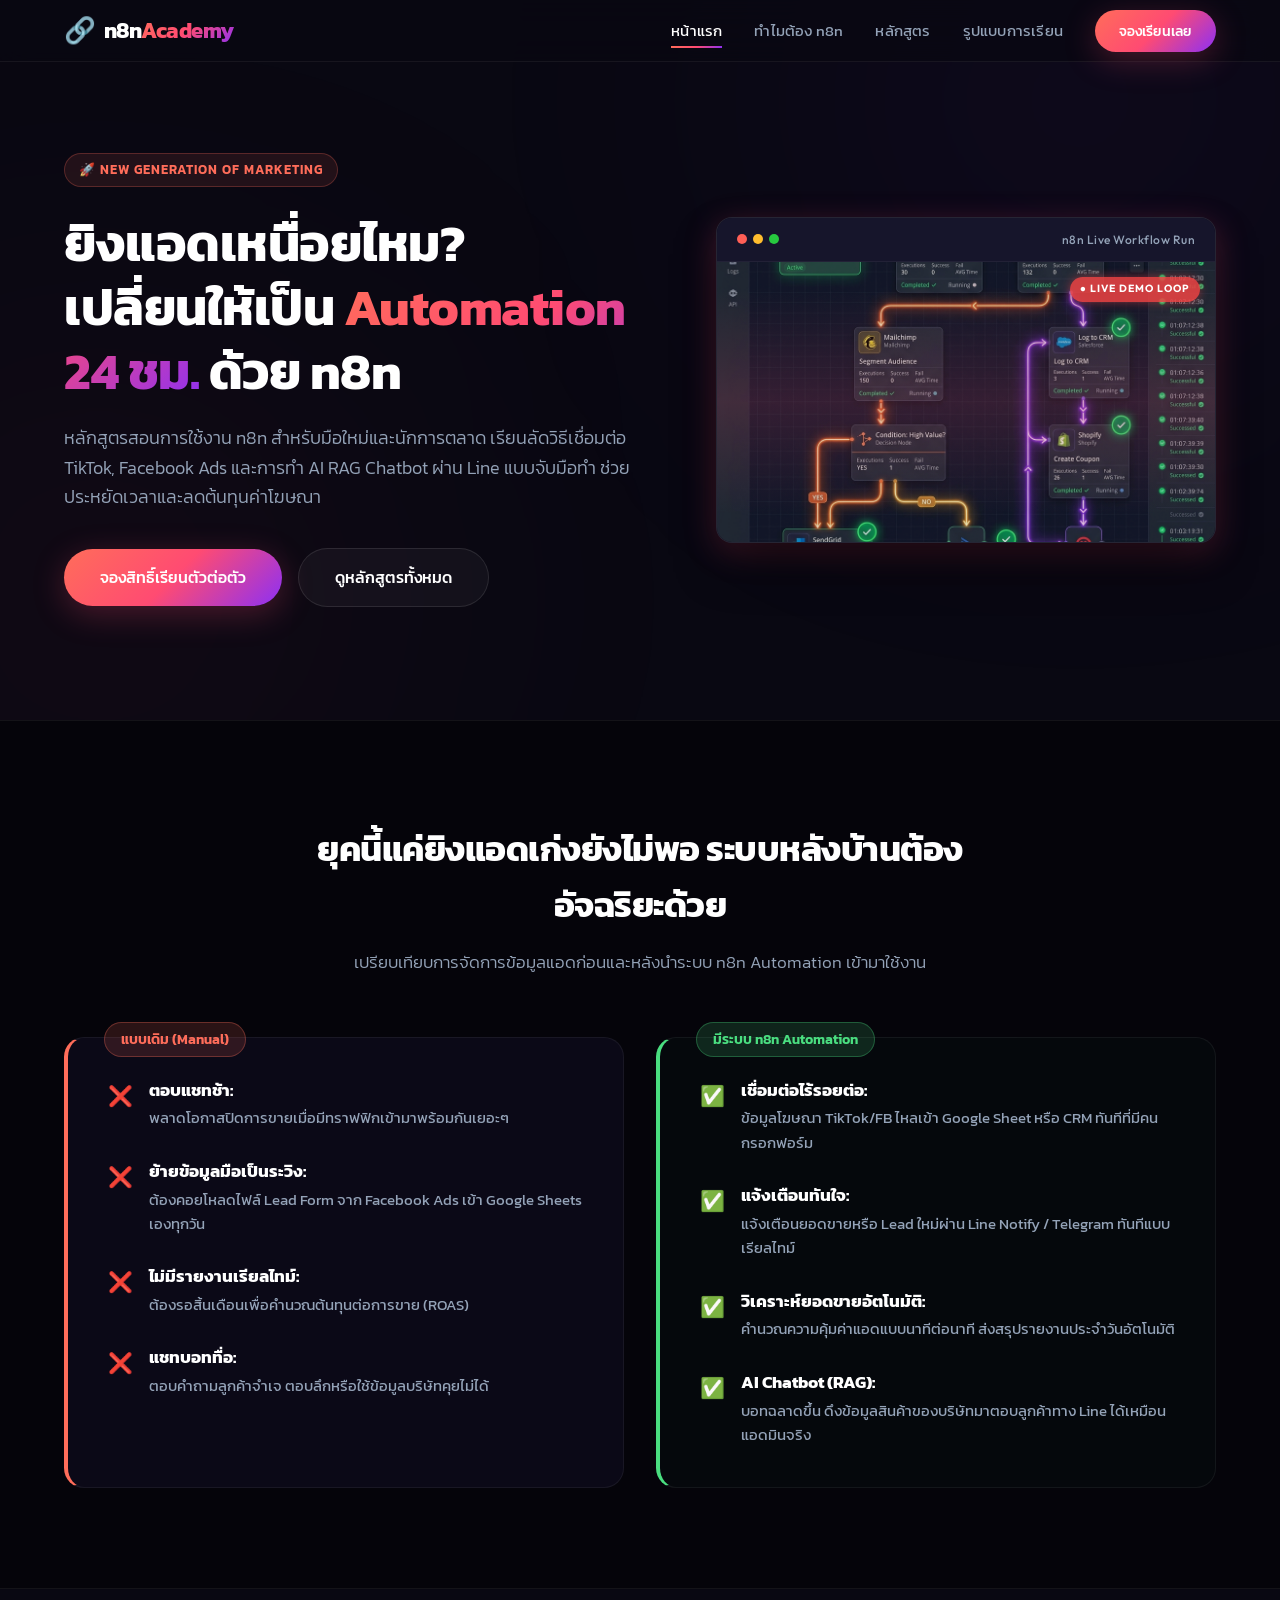
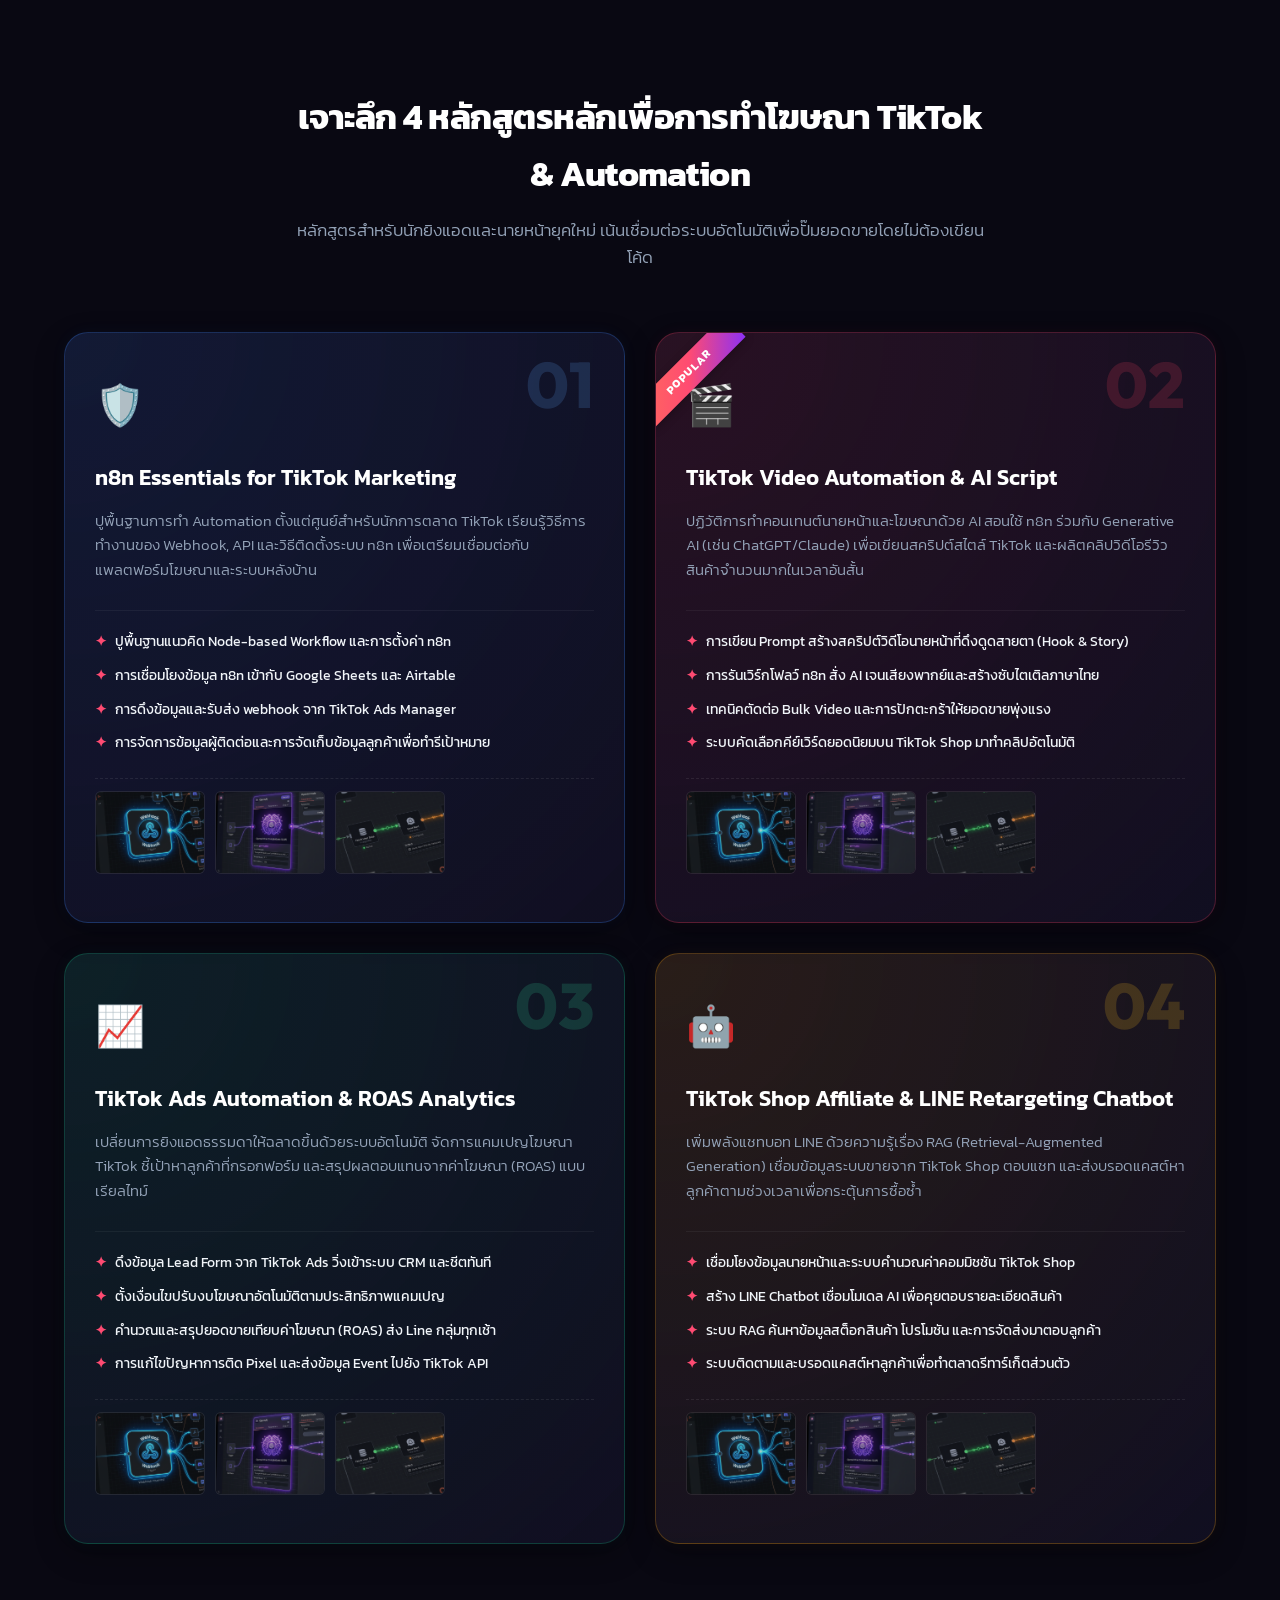
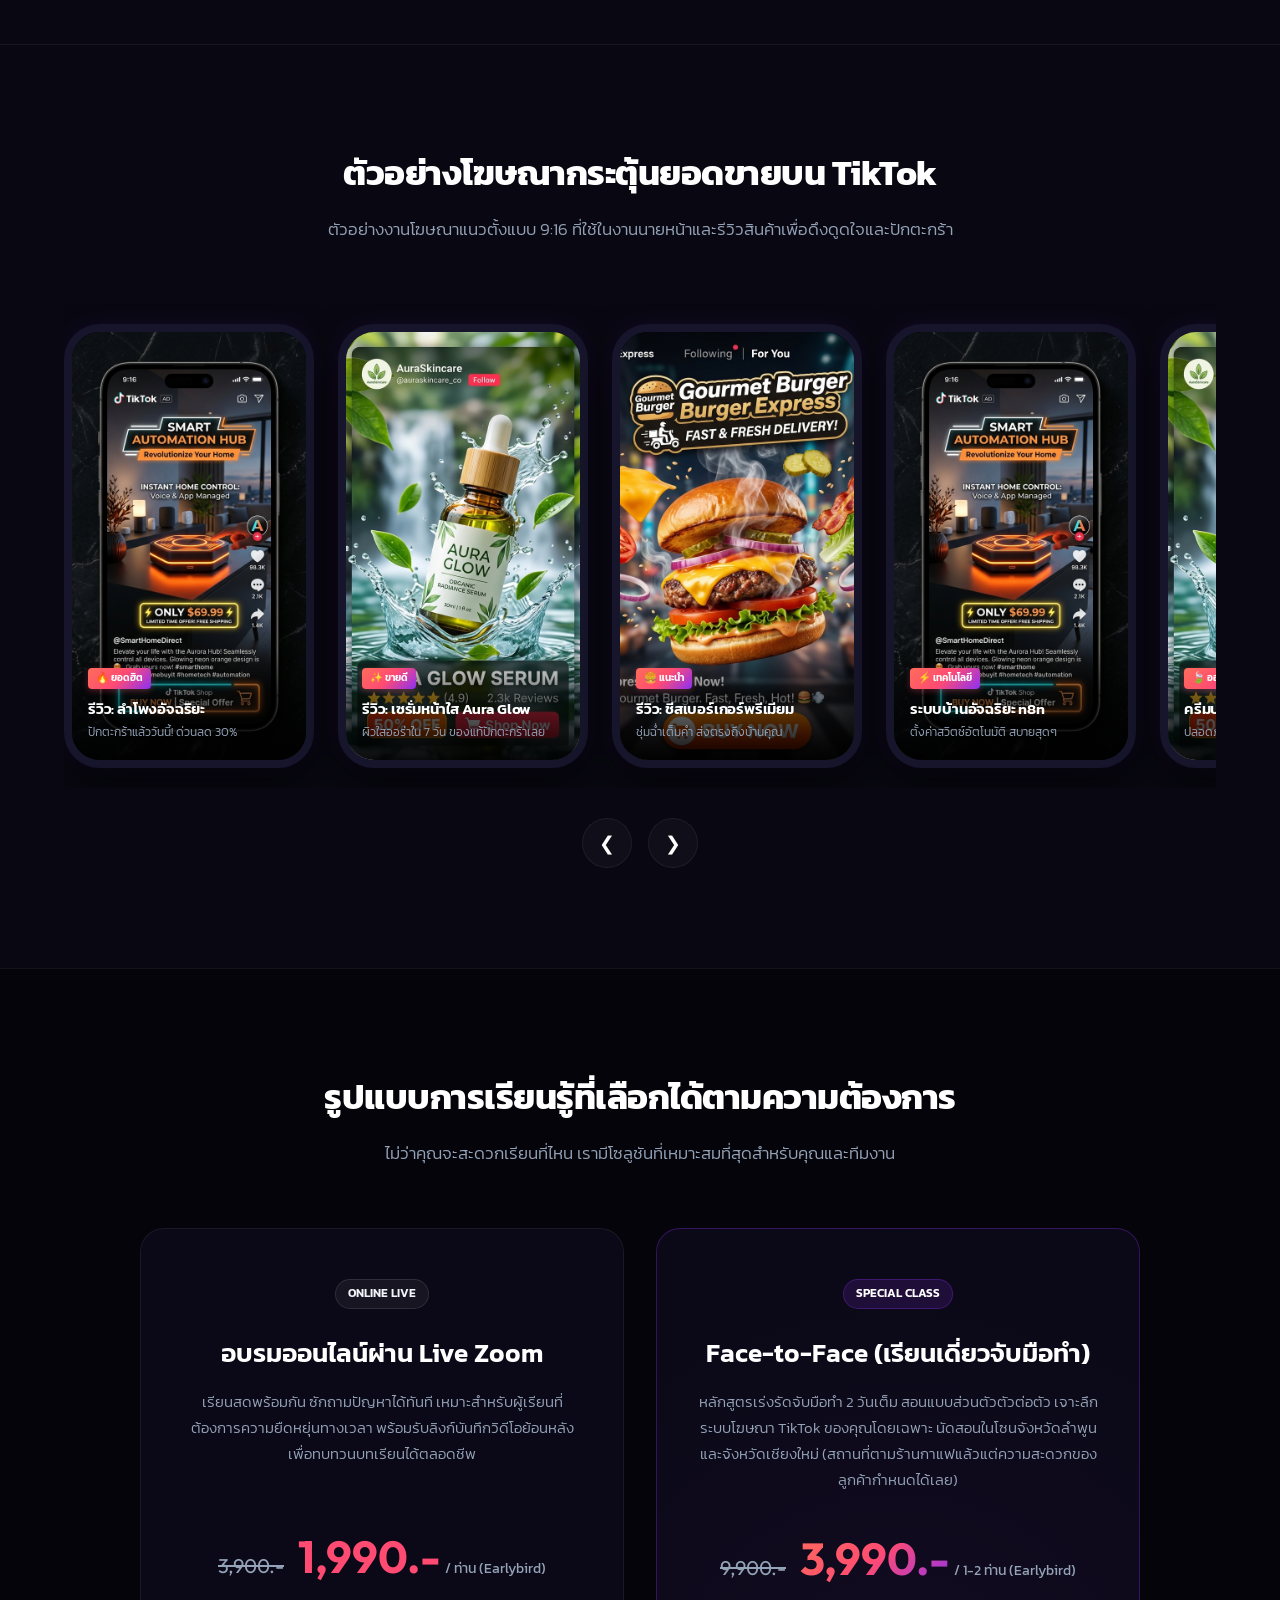
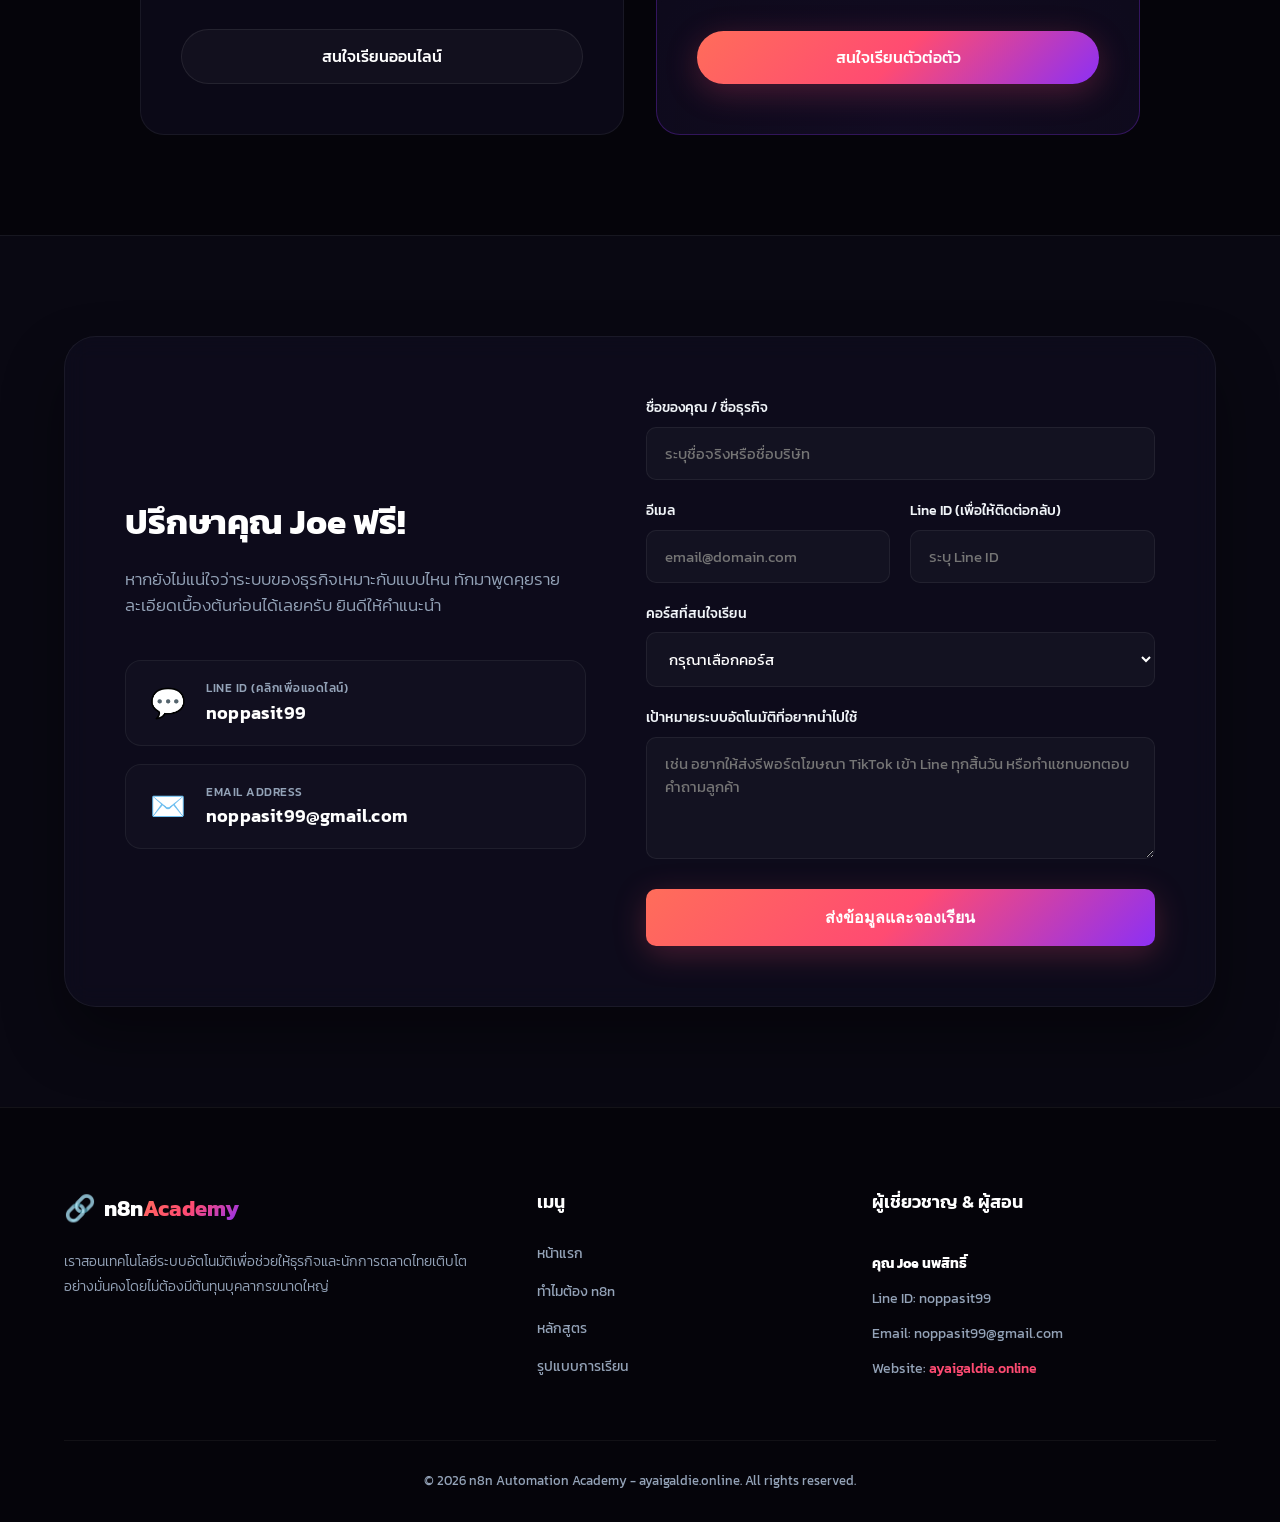
==== index.html @ 113322a5 "Initial commit of n8n training website with TikTok Ads focus and Line QR code tooltip" ====
<!DOCTYPE html>
<html lang="th">
<head>
    <meta charset="UTF-8">
    <meta name="viewport" content="width=device-width, initial-scale=1.0">
    <title>n8n Automation Academy - เปลี่ยนการยิงแอดธรรมดาให้เป็นระบบอัตโนมัติ</title>
    <meta name="description" content="หลักสูตรเรียนลัดสอนการใช้งาน n8n Workflow Automation สำหรับมือใหม่และนักการตลาด เรียนรู้การทำ Ads Automation บน Facebook, TikTok และการสร้าง AI RAG Chatbot เชื่อมต่อกับ Line">
    
    <!-- Google Fonts: Outfit & Kanit -->
    <link rel="preconnect" href="https://fonts.googleapis.com">
    <link rel="preconnect" href="https://fonts.gstatic.com" crossorigin>
    <link href="https://fonts.googleapis.com/css2?family=Kanit:wght@200;300;400;500;600;700&family=Outfit:wght@300;400;500;600;700;800&display=swap" rel="stylesheet">
    
    <link rel="stylesheet" href="style.css">
</head>
<body>
    <!-- Navbar -->
    <nav class="navbar" id="main-nav">
        <div class="nav-container">
            <a href="#hero" class="nav-logo">
                <span class="logo-icon">🔗</span>
                <span class="logo-text">n8n<span>Academy</span></span>
            </a>
            <div class="nav-toggle" id="nav-toggle-btn">
                <span></span>
                <span></span>
                <span></span>
            </div>
            <ul class="nav-menu" id="nav-menu-list">
                <li><a href="#hero" class="nav-link active">หน้าแรก</a></li>
                <li><a href="#pain-points" class="nav-link">ทำไมต้อง n8n</a></li>
                <li><a href="#modules" class="nav-link">หลักสูตร</a></li>
                <li><a href="#formats" class="nav-link">รูปแบบการเรียน</a></li>
                <li><a href="#contact" class="nav-btn">จองเรียนเลย</a></li>
            </ul>
        </div>
    </nav>

    <!-- Hero Section -->
    <section class="hero-section" id="hero">
        <div class="hero-glow-1"></div>
        <div class="hero-glow-2"></div>
        <div class="hero-container">
            <div class="hero-content">
                <div class="badge">🚀 NEW GENERATION OF MARKETING</div>
                <h1 class="hero-title">
                    ยิงแอดเหนื่อยไหม?<br>
                    เปลี่ยนให้เป็น <span class="gradient-text">Automation 24 ชม.</span> ด้วย n8n
                </h1>
                <p class="hero-subtitle">
                    หลักสูตรสอนการใช้งาน n8n สำหรับมือใหม่และนักการตลาด เรียนลัดวิธีเชื่อมต่อ TikTok, Facebook Ads และการทำ AI RAG Chatbot ผ่าน Line แบบจับมือทำ ช่วยประหยัดเวลาและลดต้นทุนค่าโฆษณา
                </p>
                <div class="hero-actions">
                    <a href="#contact" class="primary-btn" id="hero-cta-booking">จองสิทธิ์เรียนตัวต่อตัว</a>
                    <a href="#modules" class="secondary-btn" id="hero-cta-modules">ดูหลักสูตรทั้งหมด</a>
                </div>
            </div>
            <div class="hero-visual">
                <!-- Video Mockup Frame with n8n Looping Visualization -->
                <div class="video-mockup-container">
                    <div class="mockup-header">
                        <div class="mockup-dots">
                            <span class="dot-red"></span>
                            <span class="dot-yellow"></span>
                            <span class="dot-green"></span>
                        </div>
                        <div class="mockup-title">n8n Live Workflow Run</div>
                    </div>
                    <div class="mockup-body">
                        <img src="n8n_workflow_demo.png" alt="n8n Automation Run" class="mockup-img">
                        <div class="video-overlay-scan"></div>
                        <div class="play-badge">● LIVE DEMO LOOP</div>
                    </div>
                </div>
            </div>
        </div>
    </section>

    <!-- Pain Points Section -->
    <section class="pain-points-section" id="pain-points">
        <div class="section-container">
            <div class="section-header">
                <h2 class="section-title">ยุคนี้แค่ยิงแอดเก่งยังไม่พอ ระบบหลังบ้านต้องอัจฉริยะด้วย</h2>
                <p class="section-desc">เปรียบเทียบการจัดการข้อมูลแอดก่อนและหลังนำระบบ n8n Automation เข้ามาใช้งาน</p>
            </div>
            <div class="comparison-grid">
                <div class="comparison-card card-before">
                    <div class="card-badge badge-red">แบบเดิม (Manual)</div>
                    <ul class="comparison-list">
                        <li>
                            <span class="list-icon">❌</span>
                            <div class="list-text">
                                <strong>ตอบแชทช้า:</strong> พลาดโอกาสปิดการขายเมื่อมีทราฟฟิกเข้ามาพร้อมกันเยอะๆ
                            </div>
                        </li>
                        <li>
                            <span class="list-icon">❌</span>
                            <div class="list-text">
                                <strong>ย้ายข้อมูลมือเป็นระวิง:</strong> ต้องคอยโหลดไฟล์ Lead Form จาก Facebook Ads เข้า Google Sheets เองทุกวัน
                            </div>
                        </li>
                        <li>
                            <span class="list-icon">❌</span>
                            <div class="list-text">
                                <strong>ไม่มีรายงานเรียลไทม์:</strong> ต้องรอสิ้นเดือนเพื่อคำนวณต้นทุนต่อการขาย (ROAS)
                            </div>
                        </li>
                        <li>
                            <span class="list-icon">❌</span>
                            <div class="list-text">
                                <strong>แชทบอททื่อ:</strong> ตอบคำถามลูกค้าจำเจ ตอบลึกหรือใช้ข้อมูลบริษัทคุยไม่ได้
                            </div>
                        </li>
                    </ul>
                </div>
                
                <div class="comparison-card card-after">
                    <div class="card-badge badge-green">มีระบบ n8n Automation</div>
                    <ul class="comparison-list">
                        <li>
                            <span class="list-icon">✅</span>
                            <div class="list-text">
                                <strong>เชื่อมต่อไร้รอยต่อ:</strong> ข้อมูลโฆษณา TikTok/FB ไหลเข้า Google Sheet หรือ CRM ทันทีที่มีคนกรอกฟอร์ม
                            </div>
                        </li>
                        <li>
                            <span class="list-icon">✅</span>
                            <div class="list-text">
                                <strong>แจ้งเตือนทันใจ:</strong> แจ้งเตือนยอดขายหรือ Lead ใหม่ผ่าน Line Notify / Telegram ทันทีแบบเรียลไทม์
                            </div>
                        </li>
                        <li>
                            <span class="list-icon">✅</span>
                            <div class="list-text">
                                <strong>วิเคราะห์ยอดขายอัตโนมัติ:</strong> คำนวณความคุ้มค่าแอดแบบนาทีต่อนาที ส่งสรุปรายงานประจำวันอัตโนมัติ
                            </div>
                        </li>
                        <li>
                            <span class="list-icon">✅</span>
                            <div class="list-text">
                                <strong>AI Chatbot (RAG):</strong> บอทฉลาดขึ้น ดึงข้อมูลสินค้าของบริษัทมาตอบลูกค้าทาง Line ได้เหมือนแอดมินจริง
                            </div>
                        </li>
                    </ul>
                </div>
            </div>
        </div>
    </section>

    <!-- Course Modules Section -->
    <section class="modules-section" id="modules">
        <div class="section-container">
            <div class="section-header">
                <h2 class="section-title">เจาะลึก 4 หลักสูตรหลักเพื่อการทำโฆษณา TikTok & Automation</h2>
                <p class="section-desc">หลักสูตรสำหรับนักยิงแอดและนายหน้ายุคใหม่ เน้นเชื่อมต่อระบบอัตโนมัติเพื่อปั๊มยอดขายโดยไม่ต้องเขียนโค้ด</p>
            </div>
            
            <div class="modules-grid">
                <!-- Module 1 -->
                <div class="module-card card-blue">
                    <div class="module-number">01</div>
                    <div class="module-icon">🛡️</div>
                    <h3 class="module-title">n8n Essentials for TikTok Marketing</h3>
                    <p class="module-desc">ปูพื้นฐานการทำ Automation ตั้งแต่ศูนย์สำหรับนักการตลาด TikTok เรียนรู้วิธีการทำงานของ Webhook, API และวิธีติดตั้งระบบ n8n เพื่อเตรียมเชื่อมต่อกับแพลตฟอร์มโฆษณาและระบบหลังบ้าน</p>
                    <ul class="module-features">
                        <li>ปูพื้นฐานแนวคิด Node-based Workflow และการตั้งค่า n8n</li>
                        <li>การเชื่อมโยงข้อมูล n8n เข้ากับ Google Sheets และ Airtable</li>
                        <li>การดึงข้อมูลและรับส่ง webhook จาก TikTok Ads Manager</li>
                        <li>การจัดการข้อมูลผู้ติดต่อและการจัดเก็บข้อมูลลูกค้าเพื่อทำรีเป้าหมาย</li>
                    </ul>
                    <div class="workflow-gallery">
                        <div class="wf-img-container"><img src="wf_trigger.png" alt="TikTok Ad Webhook Trigger"></div>
                        <div class="wf-img-container"><img src="wf_ai.png" alt="Process Lead Info"></div>
                        <div class="wf-img-container"><img src="wf_output.png" alt="Save to Google Sheet"></div>
                    </div>
                </div>

                <!-- Module 2 -->
                <div class="module-card featured-card card-pink">
                    <div class="card-ribbon">POPULAR</div>
                    <div class="module-number">02</div>
                    <div class="module-icon">🎬</div>
                    <h3 class="module-title">TikTok Video Automation & AI Script</h3>
                    <p class="module-desc">ปฏิวัติการทำคอนเทนต์นายหน้าและโฆษณาด้วย AI สอนใช้ n8n ร่วมกับ Generative AI (เช่น ChatGPT/Claude) เพื่อเขียนสคริปต์สไตล์ TikTok และผลิตคลิปวิดีโอรีวิวสินค้าจำนวนมากในเวลาอันสั้น</p>
                    <ul class="module-features">
                        <li>การเขียน Prompt สร้างสคริปต์วิดีโอนายหน้าที่ดึงดูดสายตา (Hook & Story)</li>
                        <li>การรันเวิร์กโฟลว์ n8n สั่ง AI เจนเสียงพากย์และสร้างซับไตเติลภาษาไทย</li>
                        <li>เทคนิคตัดต่อ Bulk Video และการปักตะกร้าให้ยอดขายพุ่งแรง</li>
                        <li>ระบบคัดเลือกคีย์เวิร์ดยอดนิยมบน TikTok Shop มาทำคลิปอัตโนมัติ</li>
                    </ul>
                    <div class="workflow-gallery">
                        <div class="wf-img-container"><img src="wf_trigger.png" alt="Select High-Demand Product"></div>
                        <div class="wf-img-container"><img src="wf_ai.png" alt="AI Generated Review Script"></div>
                        <div class="wf-img-container"><img src="wf_output.png" alt="Bulk CapCut Auto Editing"></div>
                    </div>
                </div>

                <!-- Module 3 -->
                <div class="module-card card-green">
                    <div class="module-number">03</div>
                    <div class="module-icon">📈</div>
                    <h3 class="module-title">TikTok Ads Automation & ROAS Analytics</h3>
                    <p class="module-desc">เปลี่ยนการยิงแอดธรรมดาให้ฉลาดขึ้นด้วยระบบอัตโนมัติ จัดการแคมเปญโฆษณา TikTok ชี้เป้าหาลูกค้าที่กรอกฟอร์ม และสรุปผลตอบแทนจากค่าโฆษณา (ROAS) แบบเรียลไทม์</p>
                    <ul class="module-features">
                        <li>ดึงข้อมูล Lead Form จาก TikTok Ads วิ่งเข้าระบบ CRM และชีตทันที</li>
                        <li>ตั้งเงื่อนไขปรับงบโฆษณาอัตโนมัติตามประสิทธิภาพแคมเปญ</li>
                        <li>คำนวณและสรุปยอดขายเทียบค่าโฆษณา (ROAS) ส่ง Line กลุ่มทุกเช้า</li>
                        <li>การแก้ไขปัญหาการติด Pixel และส่งข้อมูล Event ไปยัง TikTok API</li>
                    </ul>
                    <div class="workflow-gallery">
                        <div class="wf-img-container"><img src="wf_trigger.png" alt="Lead Form Trigger"></div>
                        <div class="wf-img-container"><img src="wf_ai.png" alt="Auto Campaign Adjuster"></div>
                        <div class="wf-img-container"><img src="wf_output.png" alt="Send Line Summary Report"></div>
                    </div>
                </div>

                <!-- Module 4 -->
                <div class="module-card card-orange">
                    <div class="module-number">04</div>
                    <div class="module-icon">🤖</div>
                    <h3 class="module-title">TikTok Shop Affiliate & LINE Retargeting Chatbot</h3>
                    <p class="module-desc">เพิ่มพลังแชทบอท LINE ด้วยความรู้เรื่อง RAG (Retrieval-Augmented Generation) เชื่อมข้อมูลระบบขายจาก TikTok Shop ตอบแชท และส่งบรอดแคสต์หาลูกค้าตามช่วงเวลาเพื่อกระตุ้นการซื้อซ้ำ</p>
                    <ul class="module-features">
                        <li>เชื่อมโยงข้อมูลนายหน้าและระบบคำนวณค่าคอมมิชชัน TikTok Shop</li>
                        <li>สร้าง LINE Chatbot เชื่อมโมเดล AI เพื่อคุยตอบรายละเอียดสินค้า</li>
                        <li>ระบบ RAG ค้นหาข้อมูลสต็อกสินค้า โปรโมชัน และการจัดส่งมาตอบลูกค้า</li>
                        <li>ระบบติดตามและบรอดแคสต์หาลูกค้าเพื่อทำตลาดรีทาร์เก็ตส่วนตัว</li>
                    </ul>
                    <div class="workflow-gallery">
                        <div class="wf-img-container"><img src="wf_trigger.png" alt="Customer LINE Message"></div>
                        <div class="wf-img-container"><img src="wf_ai.png" alt="RAG Product Database Search"></div>
                        <div class="wf-img-container"><img src="wf_output.png" alt="Send Smart reply to customer"></div>
                    </div>
                </div>
            </div>
        </div>
    </section>    <!-- TikTok Ads Showcase Section -->
    <section class="showcase-section" id="showcase">
        <div class="section-container">
            <div class="section-header">
                <h2 class="section-title">ตัวอย่างโฆษณากระตุ้นยอดขายบน TikTok</h2>
                <p class="section-desc">ตัวอย่างงานโฆษณาแนวตั้งแบบ 9:16 ที่ใช้ในงานนายหน้าและรีวิวสินค้าเพื่อดึงดูดใจและปักตะกร้า</p>
            </div>
            
            <!-- Carousel container -->
            <div class="carousel-wrapper">
                <div class="carousel-track" id="carousel-track-list">
                    <!-- Ad 1 -->
                    <div class="carousel-item">
                        <div class="phone-mockup">
                            <div class="phone-screen">
                                <img src="tiktok_ad_gadget.png" alt="Smart Home Gadget Ad">
                                <div class="ad-overlay">
                                    <span class="ad-tag">🔥 ยอดฮิต</span>
                                    <h4>รีวิว: ลำโพงอัจฉริยะ</h4>
                                    <p>ปักตะกร้าแล้ววันนี้! ด่วนลด 30%</p>
                                </div>
                            </div>
                        </div>
                    </div>
                    <!-- Ad 2 -->
                    <div class="carousel-item">
                        <div class="phone-mockup">
                            <div class="phone-screen">
                                <img src="tiktok_ad_skincare.png" alt="Skincare Glow Serum Ad">
                                <div class="ad-overlay">
                                    <span class="ad-tag">✨ ขายดี</span>
                                    <h4>รีวิว: เซรั่มหน้าใส Aura Glow</h4>
                                    <p>ผิวใสออร่าใน 7 วัน ของแท้ปักตะกร้าเลย</p>
                                </div>
                            </div>
                        </div>
                    </div>
                    <!-- Ad 3 -->
                    <div class="carousel-item">
                        <div class="phone-mockup">
                            <div class="phone-screen">
                                <img src="tiktok_ad_food.png" alt="Gourmet Burger Ad">
                                <div class="ad-overlay">
                                    <span class="ad-tag">🍔 แนะนำ</span>
                                    <h4>รีวิว: ชีสเบอร์เกอร์พรีเมียม</h4>
                                    <p>ชุ่มฉ่ำเต็มคำ ส่งตรงถึงบ้านคุณ</p>
                                </div>
                            </div>
                        </div>
                    </div>
                    <!-- Ad 4 -->
                    <div class="carousel-item">
                        <div class="phone-mockup">
                            <div class="phone-screen">
                                <img src="tiktok_ad_gadget.png" alt="Smart Automation Hub Ad">
                                <div class="ad-overlay">
                                    <span class="ad-tag">⚡ เทคโนโลยี</span>
                                    <h4>ระบบบ้านอัจฉริยะ n8n</h4>
                                    <p>ตั้งค่าสวิตช์อัตโนมัติ สบายสุดๆ</p>
                                </div>
                            </div>
                        </div>
                    </div>
                    <!-- Ad 5 -->
                    <div class="carousel-item">
                        <div class="phone-mockup">
                            <div class="phone-screen">
                                <img src="tiktok_ad_skincare.png" alt="Organic Cream Ad">
                                <div class="ad-overlay">
                                    <span class="ad-tag">🍃 ออร์แกนิก</span>
                                    <h4>ครีมบำรุงออร์แกนิก</h4>
                                    <p>ปลอดภัยไร้สารเคมี รีวิวจากผู้ใช้จริง</p>
                                </div>
                            </div>
                        </div>
                    </div>
                    <!-- Ad 6 -->
                    <div class="carousel-item">
                        <div class="phone-mockup">
                            <div class="phone-screen">
                                <img src="tiktok_ad_food.png" alt="Crispy Fries Ad">
                                <div class="ad-overlay">
                                    <span class="ad-tag">🍟 ทานเล่น</span>
                                    <h4>มันฝรั่งทอดกรอบสูตรพิเศษ</h4>
                                    <p>กรอบอร่อย เคี้ยวเพลินจนหยุดไม่ได้</p>
                                </div>
                            </div>
                        </div>
                    </div>
                    <!-- Ad 7 -->
                    <div class="carousel-item">
                        <div class="phone-mockup">
                            <div class="phone-screen">
                                <img src="tiktok_ad_gadget.png" alt="Smart Watch Ad">
                                <div class="ad-overlay">
                                    <span class="ad-tag">⌚ กีฬา</span>
                                    <h4>นาฬิกาออกกำลังกายอัจฉริยะ</h4>
                                    <p>วัดชีพจร ระยะทาง ครบจบในเครื่องเดียว</p>
                                </div>
                            </div>
                        </div>
                    </div>
                    <!-- Ad 8 -->
                    <div class="carousel-item">
                        <div class="phone-mockup">
                            <div class="phone-screen">
                                <img src="tiktok_ad_skincare.png" alt="Sunscreen Ad">
                                <div class="ad-overlay">
                                    <span class="ad-tag">☀️ กันแดด</span>
                                    <h4>ครีมกันแดดเนื้อบางเบา SPF50</h4>
                                    <p>คุมมัน กันเหงื่อ ไม่เยิ้มระหว่างวัน</p>
                                </div>
                            </div>
                        </div>
                    </div>
                    <!-- Ad 9 -->
                    <div class="carousel-item">
                        <div class="phone-mockup">
                            <div class="phone-screen">
                                <img src="tiktok_ad_food.png" alt="Korean Fried Chicken Ad">
                                <div class="ad-overlay">
                                    <span class="ad-tag">🍗 ฮิตในโซเชียล</span>
                                    <h4>ไก่ทอดซอสเกาหลีเผ็ดร้อน</h4>
                                    <p>กรอบนอก นุ่มใน ซอสฉ่ำๆ สไตล์เกาหลี</p>
                                </div>
                            </div>
                        </div>
                    </div>
                    <!-- Ad 10 -->
                    <div class="carousel-item">
                        <div class="phone-mockup">
                            <div class="phone-screen">
                                <img src="tiktok_ad_gadget.png" alt="Robot Vacuum Ad">
                                <div class="ad-overlay">
                                    <span class="ad-tag">🧹 งานบ้าน</span>
                                    <h4>หุ่นยนต์ดูดฝุ่นอัจฉริยะ</h4>
                                    <p>กวาด ถู ครบในเครื่องเดียว สั่งงานผ่านแอป</p>
                                </div>
                            </div>
                        </div>
                    </div>
                </div>
            </div>
            
            <!-- Carousel Controls -->
            <div class="carousel-controls">
                <button class="carousel-control-btn btn-prev" id="carousel-prev-btn">❮</button>
                <button class="carousel-control-btn btn-next" id="carousel-next-btn">❯</button>
            </div>
        </div>
    </section>

    <!-- Learning Formats Section -->
    <section class="formats-section" id="formats">
        <div class="section-container">
            <div class="section-header">
                <h2 class="section-title">รูปแบบการเรียนรู้ที่เลือกได้ตามความต้องการ</h2>
                <p class="section-desc">ไม่ว่าคุณจะสะดวกเรียนที่ไหน เรามีโซลูชันที่เหมาะสมที่สุดสำหรับคุณและทีมงาน</p>
            </div>
            
            <div class="formats-container">
                <div class="format-card">
                    <div class="format-badge">ONLINE LIVE</div>
                    <h3 class="format-title">อบรมออนไลน์ผ่าน Live Zoom</h3>
                    <p class="format-description">เรียนสดพร้อมกัน ซักถามปัญหาได้ทันที เหมาะสำหรับผู้เรียนที่ต้องการความยืดหยุ่นทางเวลา พร้อมรับลิงก์บันทึกวิดีโอย้อนหลังเพื่อทบทวนบทเรียนได้ตลอดชีพ</p>
                    <div class="format-price">
                        <span class="price-original" style="text-decoration: line-through; color: var(--text-gray); font-size: 1.25rem; margin-right: 10px; font-family: 'Outfit', sans-serif;">3,900.-</span>
                        <span class="price-amount" style="color: #ff4b72;">1,990.-</span>
                        <span class="price-unit">/ ท่าน (Earlybird)</span>
                    </div>
                    <a href="#contact" class="format-btn" id="btn-format-online">สนใจเรียนออนไลน์</a>
                </div>
                
                <div class="format-card premium-format">
                    <div class="format-badge premium-badge">SPECIAL CLASS</div>
                    <h3 class="format-title">Face-to-Face (เรียนเดี่ยวจับมือทำ)</h3>
                    <p class="format-description">หลักสูตรเร่งรัดจับมือทำ 2 วันเต็ม สอนแบบส่วนตัวตัวต่อตัว เจาะลึกระบบโฆษณา TikTok ของคุณโดยเฉพาะ นัดสอนในโซนจังหวัดลำพูน และจังหวัดเชียงใหม่ (สถานที่ตามร้านกาแฟแล้วแต่ความสะดวกของลูกค้ากำหนดได้เลย)</p>
                    <div class="format-price">
                        <span class="price-original" style="text-decoration: line-through; color: var(--text-gray); font-size: 1.25rem; margin-right: 10px; font-family: 'Outfit', sans-serif;">9,900.-</span>
                        <span class="price-amount">3,990.-</span>
                        <span class="price-unit">/ 1-2 ท่าน (Earlybird)</span>
                    </div>
                    <a href="#contact" class="format-btn premium-btn" id="btn-format-face">สนใจเรียนตัวต่อตัว</a>
                </div>
            </div>
        </div>
    </section>

    <!-- Contact & Booking Section -->
    <section class="contact-section" id="contact">
        <div class="section-container">
            <div class="contact-box">
                <div class="contact-info">
                    <h2 class="contact-title">ปรึกษาคุณ Joe ฟรี!</h2>
                    <p class="contact-subtitle">หากยังไม่แน่ใจว่าระบบของธุรกิจเหมาะกับแบบไหน ทักมาพูดคุยรายละเอียดเบื้องต้นก่อนได้เลยครับ ยินดีให้คำแนะนำ</p>
                    
                    <div class="contact-channels">
                        <a href="https://line.me/ti/p/~noppasit99" target="_blank" class="channel-card line-channel" id="contact-line-btn">
                            <span class="channel-icon">💬</span>
                            <div class="channel-details">
                                <span class="channel-label">LINE ID (คลิกเพื่อแอดไลน์)</span>
                                <span class="channel-value">noppasit99</span>
                            </div>
                            
                            <!-- Hover Tooltip QR Code -->
                            <div class="qr-tooltip">
                                <img src="line_qr.jpg" alt="Line QR Code" class="qr-tooltip-img">
                                <span class="qr-tooltip-text">สแกนเพื่อแอดไลน์สอบถาม</span>
                            </div>
                        </a>
                        
                        <a href="mailto:noppasit99@gmail.com" class="channel-card email-channel" id="contact-email-btn">
                            <span class="channel-icon">✉️</span>
                            <div class="channel-details">
                                <span class="channel-label">EMAIL ADDRESS</span>
                                <span class="channel-value">noppasit99@gmail.com</span>
                            </div>
                        </a>
                    </div>
                </div>
                
                <div class="contact-form-container">
                    <form class="contact-form" id="booking-form">
                        <div class="form-group">
                            <label for="user-name">ชื่อของคุณ / ชื่อธุรกิจ</label>
                            <input type="text" id="user-name" name="name" placeholder="ระบุชื่อจริงหรือชื่อบริษัท" required>
                        </div>
                        <div class="form-row">
                            <div class="form-group">
                                <label for="user-email">อีเมล</label>
                                <input type="email" id="user-email" name="email" placeholder="email@domain.com" required>
                            </div>
                            <div class="form-group">
                                <label for="user-line">Line ID (เพื่อให้ติดต่อกลับ)</label>
                                <input type="text" id="user-line" name="lineId" placeholder="ระบุ Line ID" required>
                            </div>
                        </div>
                        <div class="form-group">
                            <label for="course-select">คอร์สที่สนใจเรียน</label>
                            <select id="course-select" name="course" required>
                                <option value="" disabled selected>กรุณาเลือกคอร์ส</option>
                                <option value="tiktok-n8n-basics">Module 1: n8n for TikTok Marketing (Earlybird 1,990.-)</option>
                                <option value="tiktok-video-auto">Module 2: TikTok Video Automation (Earlybird 1,990.-)</option>
                                <option value="tiktok-ads-auto">Module 3: TikTok Ads Automation & ROAS (Earlybird 1,990.-)</option>
                                <option value="tiktok-shop-affiliate">Module 4: TikTok Shop Affiliate & LINE Bot (Earlybird 1,990.-)</option>
                                <option value="face-to-face">Face-to-Face (นัดสอนตัวต่อตัว 2 วัน เชียงใหม่/ลำพูน - Earlybird 3,990.-)</option>
                                <option value="consulting">ขอคำแนะนำแพ็กเกจพิเศษองค์กร</option>
                            </select>
                        </div>
                        <div class="form-group">
                            <label for="user-message">เป้าหมายระบบอัตโนมัติที่อยากนำไปใช้</label>
                            <textarea id="user-message" name="message" rows="4" placeholder="เช่น อยากให้ส่งรีพอร์ตโฆษณา TikTok เข้า Line ทุกสิ้นวัน หรือทำแชทบอทตอบคำถามลูกค้า"></textarea>
                        </div>
                        <button type="submit" class="submit-btn" id="form-submit-btn">ส่งข้อมูลและจองเรียน</button>
                    </form>
                    
                    <!-- Form Toast Alert -->
                    <div class="toast-message" id="form-toast">
                        <span class="toast-icon">✨</span>
                        <div class="toast-text">
                            <strong>ส่งข้อมูลเรียบร้อย!</strong> คุณ Joe จะรีบติดต่อกลับโดยเร็วที่สุดครับ
                        </div>
                    </div>
                </div>
            </div>
        </div>
    </section>

    <!-- Footer -->
    <footer class="footer">
        <div class="footer-container">
            <div class="footer-brand">
                <a href="#hero" class="footer-logo">
                    <span class="logo-icon">🔗</span>
                    <span class="logo-text">n8n<span>Academy</span></span>
                </a>
                <p class="footer-about">เราสอนเทคโนโลยีระบบอัตโนมัติเพื่อช่วยให้ธุรกิจและนักการตลาดไทยเติบโตอย่างมั่นคงโดยไม่ต้องมีต้นทุนบุคลากรขนาดใหญ่</p>
            </div>
            <div class="footer-links">
                <h4>เมนู</h4>
                <ul>
                    <li><a href="#hero">หน้าแรก</a></li>
                    <li><a href="#pain-points">ทำไมต้อง n8n</a></li>
                    <li><a href="#modules">หลักสูตร</a></li>
                    <li><a href="#formats">รูปแบบการเรียน</a></li>
                </ul>
            </div>
            <div class="footer-info">
                <h4>ผู้เชี่ยวชาญ & ผู้สอน</h4>
                <p><strong>คุณ Joe นพสิทธิ์</strong></p>
                <p>Line ID: noppasit99</p>
                <p>Email: noppasit99@gmail.com</p>
                <p>Website: <a href="http://ayaigaldie.online" class="domain-link">ayaigaldie.online</a></p>
            </div>
        </div>
        <div class="footer-bottom">
            <p>&copy; 2026 n8n Automation Academy - ayaigaldie.online. All rights reserved.</p>
        </div>
    </footer>



    <script src="script.js?v=2"></script>
</body>
</html>
---- style.css ----
/* CSS Custom Variables */
:root {
    --bg-dark: #090812;
    --bg-darker: #05040a;
    --bg-card: rgba(18, 16, 35, 0.55);
    --bg-card-hover: rgba(28, 25, 54, 0.75);
    --text-white: #ffffff;
    --text-light: #f1f5f9;
    --text-gray: #94a3b8;
    --accent-orange: #ff6d5a;
    --accent-pink: #ff4b72;
    --accent-purple: #8c30f5;
    --accent-gradient: linear-gradient(135deg, #ff6d5a 0%, #ff4b72 50%, #8c30f5 100%);
    --accent-glow: 0 8px 32px 0 rgba(255, 75, 114, 0.25);
    --border-color: rgba(255, 255, 255, 0.06);
    --border-glow: rgba(140, 48, 245, 0.3);
    --transition-smooth: all 0.3s cubic-bezier(0.4, 0, 0.2, 1);
    --border-radius-lg: 16px;
    --border-radius-md: 10px;
}

/* Global Reset & Base Styles */
* {
    margin: 0;
    padding: 0;
    box-sizing: border-box;
    scroll-behavior: smooth;
}

body {
    background-color: var(--bg-dark);
    color: var(--text-light);
    font-family: 'Kanit', 'Outfit', sans-serif;
    line-height: 1.6;
    overflow-x: hidden;
}

/* Selection Highlight */
::selection {
    background-color: var(--accent-pink);
    color: var(--text-white);
}

a {
    color: inherit;
    text-decoration: none;
    transition: var(--transition-smooth);
}

/* Background Glow Effects */
.hero-glow-1, .hero-glow-2 {
    position: absolute;
    width: 600px;
    height: 600px;
    border-radius: 50%;
    filter: blur(180px);
    z-index: 0;
    pointer-events: none;
}

.hero-glow-1 {
    background: radial-gradient(circle, rgba(140, 48, 245, 0.15) 0%, rgba(0,0,0,0) 70%);
    top: -200px;
    right: -100px;
}

.hero-glow-2 {
    background: radial-gradient(circle, rgba(255, 75, 114, 0.12) 0%, rgba(0,0,0,0) 70%);
    top: 300px;
    left: -200px;
}

/* Header & Navigation Bar */
.navbar {
    position: fixed;
    top: 0;
    left: 0;
    width: 100%;
    z-index: 1000;
    background: rgba(9, 8, 18, 0.7);
    backdrop-filter: blur(15px);
    border-bottom: 1px solid var(--border-color);
    padding: 10px 0;
    transition: var(--transition-smooth);
}

.navbar.scrolled {
    padding: 6px 0;
    background: rgba(5, 4, 10, 0.85);
}

.nav-container {
    width: 90%;
    max-width: 1200px;
    margin: 0 auto;
    display: flex;
    justify-content: space-between;
    align-items: center;
}

.nav-logo {
    display: flex;
    align-items: center;
    gap: 8px;
    font-size: 1.4rem;
    font-weight: 700;
    color: var(--text-white);
    letter-spacing: -0.5px;
}

.logo-icon {
    font-size: 1.6rem;
}

.nav-logo span span {
    background: var(--accent-gradient);
    -webkit-background-clip: text;
    -webkit-text-fill-color: transparent;
}

.nav-menu {
    display: flex;
    align-items: center;
    list-style: none;
    gap: 32px;
}

.nav-link {
    color: var(--text-gray);
    font-weight: 400;
    font-size: 0.95rem;
    letter-spacing: 0.2px;
    position: relative;
    padding: 6px 0;
}

.nav-link:hover, .nav-link.active {
    color: var(--text-white);
}

.nav-link::after {
    content: '';
    position: absolute;
    bottom: 0;
    left: 0;
    width: 0;
    height: 2px;
    background: var(--accent-gradient);
    transition: var(--transition-smooth);
}

.nav-link:hover::after, .nav-link.active::after {
    width: 100%;
}

.nav-btn {
    background: var(--accent-gradient);
    color: var(--text-white);
    padding: 10px 24px;
    border-radius: 50px;
    font-weight: 500;
    font-size: 0.9rem;
    box-shadow: var(--accent-glow);
}

.nav-btn:hover {
    transform: translateY(-2px);
    box-shadow: 0 12px 35px 0 rgba(255, 75, 114, 0.4);
}

.nav-toggle {
    display: none;
    flex-direction: column;
    gap: 6px;
    cursor: pointer;
}

.nav-toggle span {
    width: 25px;
    height: 2px;
    background-color: var(--text-white);
    transition: var(--transition-smooth);
}

/* Hero Section */
.hero-section {
    position: relative;
    min-height: 80vh;
    display: flex;
    align-items: center;
    padding: 90px 0 50px 0;
    overflow: hidden;
}

.hero-container {
    width: 90%;
    max-width: 1200px;
    margin: 0 auto;
    display: grid;
    grid-template-columns: 1.1fr 0.9fr;
    gap: 40px;
    align-items: center;
    z-index: 1;
}

.hero-content {
    display: flex;
    flex-direction: column;
    align-items: flex-start;
}

.badge {
    background: rgba(255, 109, 90, 0.1);
    color: var(--accent-orange);
    border: 1px solid rgba(255, 109, 90, 0.25);
    padding: 6px 14px;
    border-radius: 50px;
    font-size: 0.8rem;
    font-weight: 600;
    letter-spacing: 1px;
    margin-bottom: 24px;
    animation: pulseGlow 2s infinite alternate;
}

.hero-title {
    font-size: 3.2rem;
    font-weight: 700;
    line-height: 1.25;
    color: var(--text-white);
    margin-bottom: 20px;
    letter-spacing: -0.5px;
}

.gradient-text {
    background: var(--accent-gradient);
    -webkit-background-clip: text;
    -webkit-text-fill-color: transparent;
}

.hero-subtitle {
    font-size: 1.15rem;
    color: var(--text-gray);
    margin-bottom: 36px;
    font-weight: 300;
    max-width: 580px;
}

.hero-actions {
    display: flex;
    gap: 16px;
    align-items: center;
    width: 100%;
}

.primary-btn {
    background: var(--accent-gradient);
    color: var(--text-white);
    padding: 16px 36px;
    border-radius: 50px;
    font-weight: 500;
    font-size: 1rem;
    box-shadow: var(--accent-glow);
    text-align: center;
}

.primary-btn:hover {
    transform: translateY(-3px);
    box-shadow: 0 16px 40px 0 rgba(255, 75, 114, 0.45);
}

.secondary-btn {
    background: rgba(255, 255, 255, 0.04);
    color: var(--text-white);
    padding: 16px 36px;
    border-radius: 50px;
    font-weight: 500;
    font-size: 1rem;
    border: 1px solid rgba(255, 255, 255, 0.1);
    text-align: center;
}

.secondary-btn:hover {
    background: rgba(255, 255, 255, 0.08);
    border-color: rgba(255, 255, 255, 0.2);
    transform: translateY(-3px);
}

/* Video Mockup Frame with n8n Looping Visualization */
.hero-visual {
    display: flex;
    justify-content: center;
    align-items: center;
    position: relative;
    height: auto;
}

.video-mockup-container {
    background: #0d0c1d;
    border: 1px solid rgba(255, 255, 255, 0.1);
    border-radius: var(--border-radius-lg);
    width: 100%;
    max-width: 540px;
    box-shadow: 0 25px 50px -12px rgba(0, 0, 0, 0.6), var(--accent-glow);
    overflow: hidden;
    position: relative;
    transition: var(--transition-smooth);
}

.video-mockup-container:hover {
    transform: translateY(-5px) scale(1.02);
    border-color: rgba(140, 48, 245, 0.4);
    box-shadow: 0 30px 60px -12px rgba(0, 0, 0, 0.8), 0 0 30px rgba(140, 48, 245, 0.3);
}

.mockup-header {
    background: #16152b;
    border-bottom: 1px solid rgba(255, 255, 255, 0.05);
    padding: 12px 20px;
    display: flex;
    align-items: center;
    justify-content: space-between;
}

.mockup-dots {
    display: flex;
    gap: 6px;
}

.mockup-dots span {
    width: 10px;
    height: 10px;
    border-radius: 50%;
    display: inline-block;
}

.dot-red { background-color: #ff5f56; }
.dot-yellow { background-color: #ffbd2e; }
.dot-green { background-color: #27c93f; }

.mockup-title {
    font-size: 0.75rem;
    color: var(--text-gray);
    font-family: 'Outfit', sans-serif;
    letter-spacing: 0.5px;
    font-weight: 500;
}

.mockup-body {
    position: relative;
    overflow: hidden;
    aspect-ratio: 16/9;
}

.mockup-img {
    width: 100%;
    height: 100%;
    object-fit: cover;
    display: block;
    filter: brightness(0.9);
}

/* Loop Scanning Line Animation (Video Look) */
.video-overlay-scan {
    position: absolute;
    top: 0;
    left: 0;
    width: 100%;
    height: 100%;
    pointer-events: none;
    background: linear-gradient(
        to bottom,
        rgba(140, 48, 245, 0) 0%,
        rgba(140, 48, 245, 0.0) 10%,
        rgba(255, 75, 114, 0.15) 50%,
        rgba(140, 48, 245, 0.0) 90%,
        rgba(140, 48, 245, 0) 100%
    );
    animation: scanEffect 6s linear infinite;
    z-index: 2;
}

/* Play/Rec Badge */
.play-badge {
    position: absolute;
    top: 15px;
    right: 15px;
    background: rgba(239, 68, 68, 0.85); /* Red opacity */
    color: #fff;
    font-family: 'Outfit', sans-serif;
    font-size: 0.65rem;
    font-weight: 700;
    letter-spacing: 1px;
    padding: 4px 10px;
    border-radius: 50px;
    box-shadow: 0 0 10px rgba(239, 68, 68, 0.5);
    animation: blinkEffect 1.5s infinite alternate;
    z-index: 3;
}

@keyframes scanEffect {
    0% {
        transform: translateY(-100%);
    }
    100% {
        transform: translateY(100%);
    }
}

@keyframes blinkEffect {
    0% {
        opacity: 0.4;
    }
    100% {
        opacity: 1;
    }
}

/* Section Common Styles */
.section-container {
    width: 90%;
    max-width: 1200px;
    margin: 0 auto;
    padding: 100px 0;
}

.section-header {
    text-align: center;
    max-width: 700px;
    margin: 0 auto 60px auto;
}

.section-title {
    font-size: 2.2rem;
    font-weight: 700;
    color: var(--text-white);
    margin-bottom: 16px;
    letter-spacing: -0.5px;
}

.section-desc {
    font-size: 1.05rem;
    color: var(--text-gray);
    font-weight: 300;
}

/* Comparison Section */
.pain-points-section {
    background-color: var(--bg-darker);
    position: relative;
    border-top: 1px solid var(--border-color);
    border-bottom: 1px solid var(--border-color);
}

.comparison-grid {
    display: grid;
    grid-template-columns: 1fr 1fr;
    gap: 32px;
}

.comparison-card {
    background: var(--bg-card);
    border: 1px solid var(--border-color);
    border-radius: 20px;
    padding: 40px;
    position: relative;
    transition: var(--transition-smooth);
}

.comparison-card:hover {
    transform: translateY(-4px);
    border-color: rgba(255, 255, 255, 0.1);
}

.card-before {
    border-left: 4px solid var(--accent-orange);
}

.card-after {
    border-left: 4px solid #4ade80;
    background: rgba(74, 222, 128, 0.02);
}

.card-badge {
    position: absolute;
    top: -16px;
    left: 36px;
    padding: 6px 16px;
    border-radius: 50px;
    font-size: 0.85rem;
    font-weight: 600;
}

.badge-red {
    background: rgba(255, 109, 90, 0.15);
    color: var(--accent-orange);
    border: 1px solid rgba(255, 109, 90, 0.3);
}

.badge-green {
    background: rgba(74, 222, 128, 0.15);
    color: #4ade80;
    border: 1px solid rgba(74, 222, 128, 0.3);
}

.comparison-list {
    list-style: none;
    display: flex;
    flex-direction: column;
    gap: 28px;
}

.comparison-list li {
    display: flex;
    align-items: flex-start;
    gap: 16px;
}

.list-icon {
    font-size: 1.25rem;
    margin-top: 2px;
}

.list-text {
    font-size: 0.95rem;
    color: var(--text-gray);
}

.list-text strong {
    color: var(--text-white);
    display: block;
    margin-bottom: 2px;
    font-size: 1.05rem;
}

/* Modules Section */
.modules-grid {
    display: grid;
    grid-template-columns: repeat(2, 1fr);
    gap: 30px;
}

.module-card {
    background: var(--bg-card);
    border: 1px solid var(--border-color);
    border-radius: 24px;
    padding: 40px 30px;
    position: relative;
    transition: var(--transition-smooth);
    display: flex;
    flex-direction: column;
    overflow: hidden;
}

.module-card:hover {
    transform: translateY(-8px);
    border-color: var(--border-glow);
    box-shadow: 0 20px 40px rgba(140, 48, 245, 0.1);
}

.module-number {
    position: absolute;
    top: 20px;
    right: 30px;
    font-family: 'Outfit', sans-serif;
    font-size: 4rem;
    font-weight: 800;
    opacity: 0.18;
    color: var(--text-white);
    line-height: 1;
    transition: var(--transition-smooth);
}

.card-blue .module-number { color: #60a5fa; }
.card-pink .module-number { color: #f43f5e; }
.card-green .module-number { color: #34d399; }
.card-orange .module-number { color: #fbbf24; }

.module-card:hover .module-number {
    opacity: 0.35;
    transform: scale(1.05);
}

.module-icon {
    font-size: 2.5rem;
    margin-bottom: 24px;
}

.module-title {
    font-size: 1.35rem;
    font-weight: 600;
    color: var(--text-white);
    margin-bottom: 14px;
}

.module-desc {
    font-size: 0.95rem;
    color: var(--text-gray);
    margin-bottom: 28px;
    font-weight: 300;
    flex-grow: 1;
}

.module-features {
    list-style: none;
    display: flex;
    flex-direction: column;
    gap: 12px;
    padding-top: 20px;
    border-top: 1px solid rgba(255, 255, 255, 0.05);
}

.module-features li {
    font-size: 0.85rem;
    color: var(--text-light);
    display: flex;
    align-items: center;
    gap: 8px;
}

.module-features li::before {
    content: '✦';
    color: var(--accent-pink);
    font-weight: bold;
}

/* Featured Card Styles */
.featured-card {
    border-color: rgba(255, 75, 114, 0.3);
    background: radial-gradient(circle at top right, rgba(255, 75, 114, 0.05) 0%, rgba(9, 8, 18, 0) 60%), var(--bg-card);
    box-shadow: 0 10px 30px rgba(0,0,0,0.2);
}

.featured-card:hover {
    border-color: var(--accent-pink);
    box-shadow: 0 20px 40px rgba(255, 75, 114, 0.15);
}

.card-ribbon {
    position: absolute;
    top: 24px;
    left: -32px;
    background: var(--accent-gradient);
    color: var(--text-white);
    padding: 6px 36px;
    font-size: 0.7rem;
    font-weight: 700;
    letter-spacing: 1px;
    transform: rotate(-45deg);
    box-shadow: 0 2px 8px rgba(0,0,0,0.25);
}

/* Formats Section */
.formats-section {
    background-color: var(--bg-darker);
    border-top: 1px solid var(--border-color);
}

.formats-container {
    display: grid;
    grid-template-columns: 1fr 1fr;
    gap: 32px;
    max-width: 1000px;
    margin: 0 auto;
}

.format-card {
    background: var(--bg-card);
    border: 1px solid var(--border-color);
    border-radius: 24px;
    padding: 50px 40px;
    display: flex;
    flex-direction: column;
    align-items: center;
    text-align: center;
    transition: var(--transition-smooth);
}

.format-card:hover {
    transform: translateY(-6px);
    border-color: rgba(255, 255, 255, 0.12);
}

.format-badge {
    background: rgba(255, 255, 255, 0.05);
    border: 1px solid rgba(255, 255, 255, 0.1);
    color: var(--text-light);
    padding: 4px 12px;
    border-radius: 50px;
    font-size: 0.75rem;
    font-weight: 600;
    margin-bottom: 24px;
}

.format-title {
    font-size: 1.6rem;
    font-weight: 600;
    color: var(--text-white);
    margin-bottom: 16px;
}

.format-description {
    font-size: 0.95rem;
    color: var(--text-gray);
    margin-bottom: 30px;
    font-weight: 300;
    line-height: 1.7;
    flex-grow: 1;
}

.format-price {
    margin-bottom: 36px;
    display: flex;
    align-items: baseline;
    gap: 4px;
}

.price-amount {
    font-size: 2.8rem;
    font-weight: 700;
    color: var(--text-white);
    font-family: 'Outfit', sans-serif;
}

.price-unit {
    font-size: 0.9rem;
    color: var(--text-gray);
}

.format-btn {
    width: 100%;
    background: rgba(255,255,255,0.03);
    border: 1px solid rgba(255,255,255,0.08);
    color: var(--text-white);
    padding: 14px 0;
    border-radius: 50px;
    font-weight: 500;
    transition: var(--transition-smooth);
}

.format-btn:hover {
    background: var(--text-white);
    color: var(--bg-dark);
}

/* Premium Format Styles */
.premium-format {
    border-color: var(--border-glow);
    background: radial-gradient(circle at bottom, rgba(140, 48, 245, 0.05) 0%, rgba(9, 8, 18, 0) 80%), var(--bg-card);
}

.premium-badge {
    background: rgba(140, 48, 245, 0.15);
    border-color: rgba(140, 48, 245, 0.3);
    color: var(--text-white);
}

.premium-format .price-amount {
    background: var(--accent-gradient);
    -webkit-background-clip: text;
    -webkit-text-fill-color: transparent;
}

.premium-btn {
    background: var(--accent-gradient);
    border: none;
    box-shadow: var(--accent-glow);
}

.premium-btn:hover {
    background: var(--accent-gradient);
    color: var(--text-white);
    transform: translateY(-2px);
    box-shadow: 0 12px 30px rgba(255, 75, 114, 0.35);
}

/* Contact & Booking Section */
.contact-section {
    background-color: var(--bg-dark);
    position: relative;
    border-top: 1px solid var(--border-color);
}

.contact-box {
    display: grid;
    grid-template-columns: 0.95fr 1.05fr;
    gap: 60px;
    background: var(--bg-card);
    border: 1px solid var(--border-color);
    border-radius: 32px;
    padding: 60px;
    backdrop-filter: blur(12px);
    box-shadow: 0 30px 60px rgba(0,0,0,0.4);
}

.contact-info {
    display: flex;
    flex-direction: column;
    justify-content: center;
}

.contact-title {
    font-size: 2.2rem;
    font-weight: 700;
    color: var(--text-white);
    margin-bottom: 16px;
}

.contact-subtitle {
    font-size: 1.05rem;
    color: var(--text-gray);
    margin-bottom: 40px;
    font-weight: 300;
}

.contact-channels {
    display: flex;
    flex-direction: column;
    gap: 18px;
}

.channel-card {
    background: rgba(255, 255, 255, 0.02);
    border: 1px solid var(--border-color);
    border-radius: var(--border-radius-lg);
    padding: 18px 24px;
    display: flex;
    align-items: center;
    gap: 20px;
    transition: var(--transition-smooth);
}

.channel-card:hover {
    transform: translateX(6px);
    background: rgba(255, 255, 255, 0.05);
}

.line-channel:hover {
    border-color: #06c755;
    box-shadow: 0 0 15px rgba(6, 199, 85, 0.15);
}

.email-channel:hover {
    border-color: var(--accent-pink);
    box-shadow: 0 0 15px rgba(255, 75, 114, 0.15);
}

.channel-icon {
    font-size: 1.8rem;
}

.channel-details {
    display: flex;
    flex-direction: column;
}

.channel-label {
    font-size: 0.75rem;
    color: var(--text-gray);
    font-weight: 500;
    letter-spacing: 0.5px;
}

.channel-value {
    font-size: 1.1rem;
    font-weight: 600;
    color: var(--text-white);
    letter-spacing: 0.2px;
}

/* Contact Form Styles */
.contact-form-container {
    position: relative;
}

.contact-form {
    display: flex;
    flex-direction: column;
    gap: 20px;
    transition: var(--transition-smooth);
}

.form-group {
    display: flex;
    flex-direction: column;
    gap: 8px;
}

.form-group label {
    font-size: 0.85rem;
    font-weight: 500;
    color: var(--text-light);
}

.form-group input, .form-group select, .form-group textarea {
    background: rgba(255, 255, 255, 0.03);
    border: 1px solid var(--border-color);
    border-radius: var(--border-radius-md);
    padding: 14px 18px;
    font-family: inherit;
    color: var(--text-white);
    font-size: 0.95rem;
    transition: var(--transition-smooth);
    width: 100%;
}

.form-group input:focus, .form-group select:focus, .form-group textarea:focus {
    outline: none;
    border-color: var(--accent-purple);
    background: rgba(255, 255, 255, 0.05);
    box-shadow: 0 0 10px rgba(140, 48, 245, 0.2);
}

.form-group select option {
    background-color: var(--bg-dark);
    color: var(--text-white);
}

.form-row {
    display: grid;
    grid-template-columns: 1fr 1fr;
    gap: 20px;
}

.submit-btn {
    background: var(--accent-gradient);
    color: var(--text-white);
    border: none;
    padding: 16px;
    border-radius: var(--border-radius-md);
    font-weight: 600;
    font-size: 1rem;
    cursor: pointer;
    box-shadow: var(--accent-glow);
    transition: var(--transition-smooth);
    margin-top: 10px;
}

.submit-btn:hover {
    transform: translateY(-2px);
    box-shadow: 0 16px 40px 0 rgba(255, 75, 114, 0.45);
}

/* Toast Message */
.toast-message {
    position: absolute;
    top: 0;
    left: 0;
    width: 100%;
    height: 100%;
    background: var(--bg-dark);
    border: 1px dashed var(--border-glow);
    border-radius: var(--border-radius-lg);
    display: none;
    flex-direction: column;
    justify-content: center;
    align-items: center;
    text-align: center;
    padding: 40px;
    animation: fadeIn 0.4s ease-out forwards;
    z-index: 10;
}

.toast-icon {
    font-size: 3.5rem;
    margin-bottom: 20px;
    animation: bounceScale 0.6s cubic-bezier(0.175, 0.885, 0.32, 1.275) forwards;
}

.toast-text {
    font-size: 1.1rem;
    color: var(--text-gray);
    line-height: 1.6;
}

.toast-text strong {
    color: var(--text-white);
    font-size: 1.4rem;
    display: block;
    margin-bottom: 8px;
}

/* Footer Styles */
.footer {
    background-color: var(--bg-darker);
    border-top: 1px solid var(--border-color);
    padding: 80px 0 30px 0;
}

.footer-container {
    width: 90%;
    max-width: 1200px;
    margin: 0 auto;
    display: grid;
    grid-template-columns: 1.2fr 0.8fr 1fr;
    gap: 60px;
    margin-bottom: 60px;
}

.footer-brand {
    display: flex;
    flex-direction: column;
    gap: 20px;
}

.footer-logo {
    display: flex;
    align-items: center;
    gap: 8px;
    font-size: 1.4rem;
    font-weight: 700;
    color: var(--text-white);
}

.footer-logo span span {
    background: var(--accent-gradient);
    -webkit-background-clip: text;
    -webkit-text-fill-color: transparent;
}

.footer-about {
    font-size: 0.9rem;
    color: var(--text-gray);
    font-weight: 300;
    line-height: 1.7;
}

.footer-links h4, .footer-info h4 {
    font-size: 1.1rem;
    font-weight: 600;
    color: var(--text-white);
    margin-bottom: 24px;
}

.footer-links ul {
    list-style: none;
    display: flex;
    flex-direction: column;
    gap: 12px;
}

.footer-links a {
    color: var(--text-gray);
    font-size: 0.9rem;
}

.footer-links a:hover {
    color: var(--text-white);
    padding-left: 4px;
}

.footer-info {
    display: flex;
    flex-direction: column;
    gap: 12px;
    font-size: 0.9rem;
    color: var(--text-gray);
}

.footer-info p strong {
    color: var(--text-white);
}

.domain-link {
    color: var(--accent-pink);
    font-weight: 500;
}

.domain-link:hover {
    text-decoration: underline;
}

.footer-bottom {
    width: 90%;
    max-width: 1200px;
    margin: 0 auto;
    padding-top: 30px;
    border-top: 1px solid rgba(255, 255, 255, 0.05);
    text-align: center;
    font-size: 0.8rem;
    color: var(--text-gray);
}

/* Animations */
@keyframes pulseGlow {
    0% {
        box-shadow: 0 0 10px rgba(255, 109, 90, 0.1);
        transform: scale(1);
    }
    100% {
        box-shadow: 0 0 20px rgba(255, 109, 90, 0.3);
        transform: scale(1.02);
    }
}

@keyframes flowLine1 {
    0% { left: 0%; }
    100% { left: 100%; }
}

@keyframes flowLine2 {
    0% { left: 0%; }
    100% { left: 100%; }
}

@keyframes hoverFloat {
    0% { transform: translateY(0px); }
    50% { transform: translateY(-10px); }
    100% { transform: translateY(0px); }
}

@keyframes fadeIn {
    from { opacity: 0; }
    to { opacity: 1; }
}

@keyframes bounceScale {
    0% { transform: scale(0.3); opacity: 0; }
    50% { transform: scale(1.1); }
    70% { transform: scale(0.9); }
    100% { transform: scale(1); opacity: 1; }
}

/* Responsive Media Queries */
@media (max-width: 992px) {
    .hero-container {
        grid-template-columns: 1fr;
        text-align: center;
        gap: 60px;
    }
    
    .hero-content {
        align-items: center;
    }
    
    .hero-title {
        font-size: 2.8rem;
    }
    
    .comparison-grid {
        grid-template-columns: 1fr;
        gap: 40px;
    }
    
    .modules-grid {
        grid-template-columns: 1fr;
        gap: 30px;
    }
    
    .formats-container {
        grid-template-columns: 1fr;
        gap: 30px;
        max-width: 500px;
    }
    
    .contact-box {
        grid-template-columns: 1fr;
        gap: 50px;
        padding: 40px;
    }
    
    .footer-container {
        grid-template-columns: 1fr 1fr;
    }
}

@media (max-width: 768px) {
    .nav-toggle {
        display: flex;
    }
    
    .nav-menu {
        position: fixed;
        top: 75px;
        left: -100%;
        width: 100%;
        height: calc(100vh - 75px);
        background: rgba(9, 8, 18, 0.96);
        backdrop-filter: blur(20px);
        flex-direction: column;
        justify-content: center;
        gap: 40px;
        transition: var(--transition-smooth);
        border-top: 1px solid var(--border-color);
    }
    
    .nav-menu.open {
        left: 0;
    }
    
    .nav-link {
        font-size: 1.2rem;
    }
    
    .hero-title {
        font-size: 2.2rem;
    }
    
    .hero-actions {
        flex-direction: column;
        gap: 12px;
    }
    
    .primary-btn, .secondary-btn {
        width: 100%;
    }
    
    .form-row {
        grid-template-columns: 1fr;
    }
    
    .footer-container {
        grid-template-columns: 1fr;
        gap: 40px;
    }
}

/* TikTok Ads Showcase Section */
.showcase-section {
    background-color: var(--bg-dark);
    position: relative;
    border-top: 1px solid var(--border-color);
    overflow: hidden;
}

.carousel-wrapper {
    width: 100%;
    overflow: hidden;
    padding: 20px 0;
    cursor: grab;
}

.carousel-wrapper:active {
    cursor: grabbing;
}

.carousel-track {
    display: flex;
    gap: 24px;
    width: max-content;
    transition: transform 0.5s cubic-bezier(0.4, 0, 0.2, 1);
    will-change: transform;
}

.carousel-item {
    flex-shrink: 0;
    width: 250px;
    transition: var(--transition-smooth);
}

.carousel-item:hover {
    transform: translateY(-8px) scale(1.03);
}

.phone-mockup {
    width: 100%;
    aspect-ratio: 9/16;
    background: #000;
    border: 8px solid #16152b;
    border-radius: 36px;
    box-shadow: 0 20px 40px rgba(0, 0, 0, 0.6), 0 0 20px rgba(140, 48, 245, 0.1);
    overflow: hidden;
    position: relative;
}

.phone-screen {
    width: 100%;
    height: 100%;
    position: relative;
    overflow: hidden;
}

.phone-screen img {
    width: 100%;
    height: 100%;
    object-fit: cover;
    display: block;
}

.ad-overlay {
    position: absolute;
    bottom: 0;
    left: 0;
    width: 100%;
    padding: 20px 16px;
    background: linear-gradient(to top, rgba(0, 0, 0, 0.95) 0%, rgba(0, 0, 0, 0.5) 60%, transparent 100%);
    display: flex;
    flex-direction: column;
    gap: 4px;
    z-index: 2;
}

.ad-overlay h4 {
    font-size: 0.95rem;
    font-weight: 600;
    color: var(--text-white);
    letter-spacing: -0.2px;
}

.ad-overlay p {
    font-size: 0.75rem;
    color: var(--text-gray);
    font-weight: 300;
    line-height: 1.3;
}

.ad-tag {
    align-self: flex-start;
    background: var(--accent-gradient);
    color: var(--text-white);
    font-size: 0.65rem;
    font-weight: 600;
    padding: 2px 8px;
    border-radius: 4px;
    margin-bottom: 4px;
    box-shadow: 0 2px 6px rgba(255, 75, 114, 0.3);
}

.carousel-controls {
    display: flex;
    justify-content: center;
    gap: 16px;
    margin-top: 30px;
}

.carousel-control-btn {
    background: rgba(255, 255, 255, 0.03);
    border: 1px solid var(--border-color);
    color: var(--text-white);
    width: 50px;
    height: 50px;
    border-radius: 50%;
    font-size: 1.2rem;
    cursor: pointer;
    display: flex;
    justify-content: center;
    align-items: center;
    transition: var(--transition-smooth);
}

.carousel-control-btn:hover {
    background: var(--text-white);
    color: var(--bg-dark);
    transform: scale(1.05);
}

/* Course Cards Colorful Themes (Brighter but dark) */
.module-card.card-blue {
    background: radial-gradient(circle at top left, rgba(59, 130, 246, 0.12) 0%, rgba(18, 16, 35, 0.8) 100%), var(--bg-card);
    border-color: rgba(59, 130, 246, 0.25);
    box-shadow: 0 10px 30px rgba(0, 0, 0, 0.3), 0 0 15px rgba(59, 130, 246, 0.05);
}
.module-card.card-blue:hover {
    border-color: rgba(59, 130, 246, 0.7);
    box-shadow: 0 20px 40px rgba(59, 130, 246, 0.15), 0 0 20px rgba(59, 130, 246, 0.1);
}

.module-card.card-pink {
    background: radial-gradient(circle at top left, rgba(244, 63, 94, 0.12) 0%, rgba(18, 16, 35, 0.8) 100%), var(--bg-card);
    border-color: rgba(244, 63, 94, 0.25);
    box-shadow: 0 10px 30px rgba(0, 0, 0, 0.3), 0 0 15px rgba(244, 63, 94, 0.05);
}
.module-card.card-pink:hover {
    border-color: rgba(244, 63, 94, 0.7);
    box-shadow: 0 20px 40px rgba(244, 63, 94, 0.15), 0 0 20px rgba(244, 63, 94, 0.1);
}

.module-card.card-green {
    background: radial-gradient(circle at top left, rgba(16, 185, 129, 0.12) 0%, rgba(18, 16, 35, 0.8) 100%), var(--bg-card);
    border-color: rgba(16, 185, 129, 0.25);
    box-shadow: 0 10px 30px rgba(0, 0, 0, 0.3), 0 0 15px rgba(16, 185, 129, 0.05);
}
.module-card.card-green:hover {
    border-color: rgba(16, 185, 129, 0.7);
    box-shadow: 0 20px 40px rgba(16, 185, 129, 0.15), 0 0 20px rgba(16, 185, 129, 0.1);
}

.module-card.card-orange {
    background: radial-gradient(circle at top left, rgba(245, 158, 11, 0.12) 0%, rgba(18, 16, 35, 0.8) 100%), var(--bg-card);
    border-color: rgba(245, 158, 11, 0.25);
    box-shadow: 0 10px 30px rgba(0, 0, 0, 0.3), 0 0 15px rgba(245, 158, 11, 0.05);
}
.module-card.card-orange:hover {
    border-color: rgba(245, 158, 11, 0.7);
    box-shadow: 0 20px 40px rgba(245, 158, 11, 0.15), 0 0 20px rgba(245, 158, 11, 0.1);
}

/* Small Scrolling Workflow Gallery Inside Cards */
.workflow-gallery {
    display: flex;
    gap: 10px;
    overflow-x: auto;
    margin-top: 24px;
    padding: 12px 0 8px 0;
    border-top: 1px dashed rgba(255, 255, 255, 0.08);
    scroll-snap-type: x mandatory;
    scrollbar-width: thin;
    scrollbar-color: rgba(255, 255, 255, 0.2) transparent;
    -webkit-overflow-scrolling: touch;
}

.workflow-gallery::-webkit-scrollbar {
    height: 4px;
}

.workflow-gallery::-webkit-scrollbar-thumb {
    background: rgba(255, 255, 255, 0.15);
    border-radius: 4px;
}

.workflow-gallery::-webkit-scrollbar-thumb:hover {
    background: rgba(255, 255, 255, 0.3);
}

.wf-img-container {
    flex-shrink: 0;
    width: 110px;
    aspect-ratio: 4/3;
    border-radius: 6px;
    border: 1px solid rgba(255, 255, 255, 0.1);
    overflow: hidden;
    scroll-snap-align: start;
    transition: var(--transition-smooth);
    background: rgba(0, 0, 0, 0.2);
}

.wf-img-container:hover {
    transform: translateY(-3px) scale(1.05);
    border-color: rgba(255, 255, 255, 0.3);
    box-shadow: 0 4px 10px rgba(0, 0, 0, 0.4);
}

.wf-img-container img {
    width: 100%;
    height: 100%;
    object-fit: cover;
    display: block;
    filter: brightness(0.8);
    transition: var(--transition-smooth);
}

.wf-img-container:hover img {
    filter: brightness(1.05);
}

/* Hover Tooltip QR Code for LINE ID */
.line-channel {
    position: relative;
}

.qr-tooltip {
    position: absolute;
    bottom: 110%; /* Place it above the card */
    left: 50%;
    transform: translateX(-50%) translateY(10px);
    background: #110f21;
    border: 1px solid rgba(255, 255, 255, 0.12);
    border-radius: 12px;
    padding: 15px;
    box-shadow: 0 10px 25px rgba(0, 0, 0, 0.6), 0 0 15px rgba(140, 48, 245, 0.2);
    width: 230px;
    display: flex;
    flex-direction: column;
    align-items: center;
    opacity: 0;
    visibility: hidden;
    transition: opacity 0.3s ease, transform 0.3s ease, visibility 0.3s ease;
    z-index: 100;
    pointer-events: none; /* Make sure it doesn't intercept mouse focus */
}

.line-channel:hover .qr-tooltip {
    opacity: 1;
    visibility: visible;
    transform: translateX(-50%) translateY(0);
}

.qr-tooltip-img {
    width: 200px;
    height: 200px;
    background: #ffffff;
    border-radius: 8px;
    padding: 6px;
    object-fit: contain;
    display: block;
}

.qr-tooltip-text {
    font-size: 0.75rem;
    color: var(--text-gray);
    margin-top: 8px;
    text-align: center;
    line-height: 1.3;
    font-weight: 400;
}
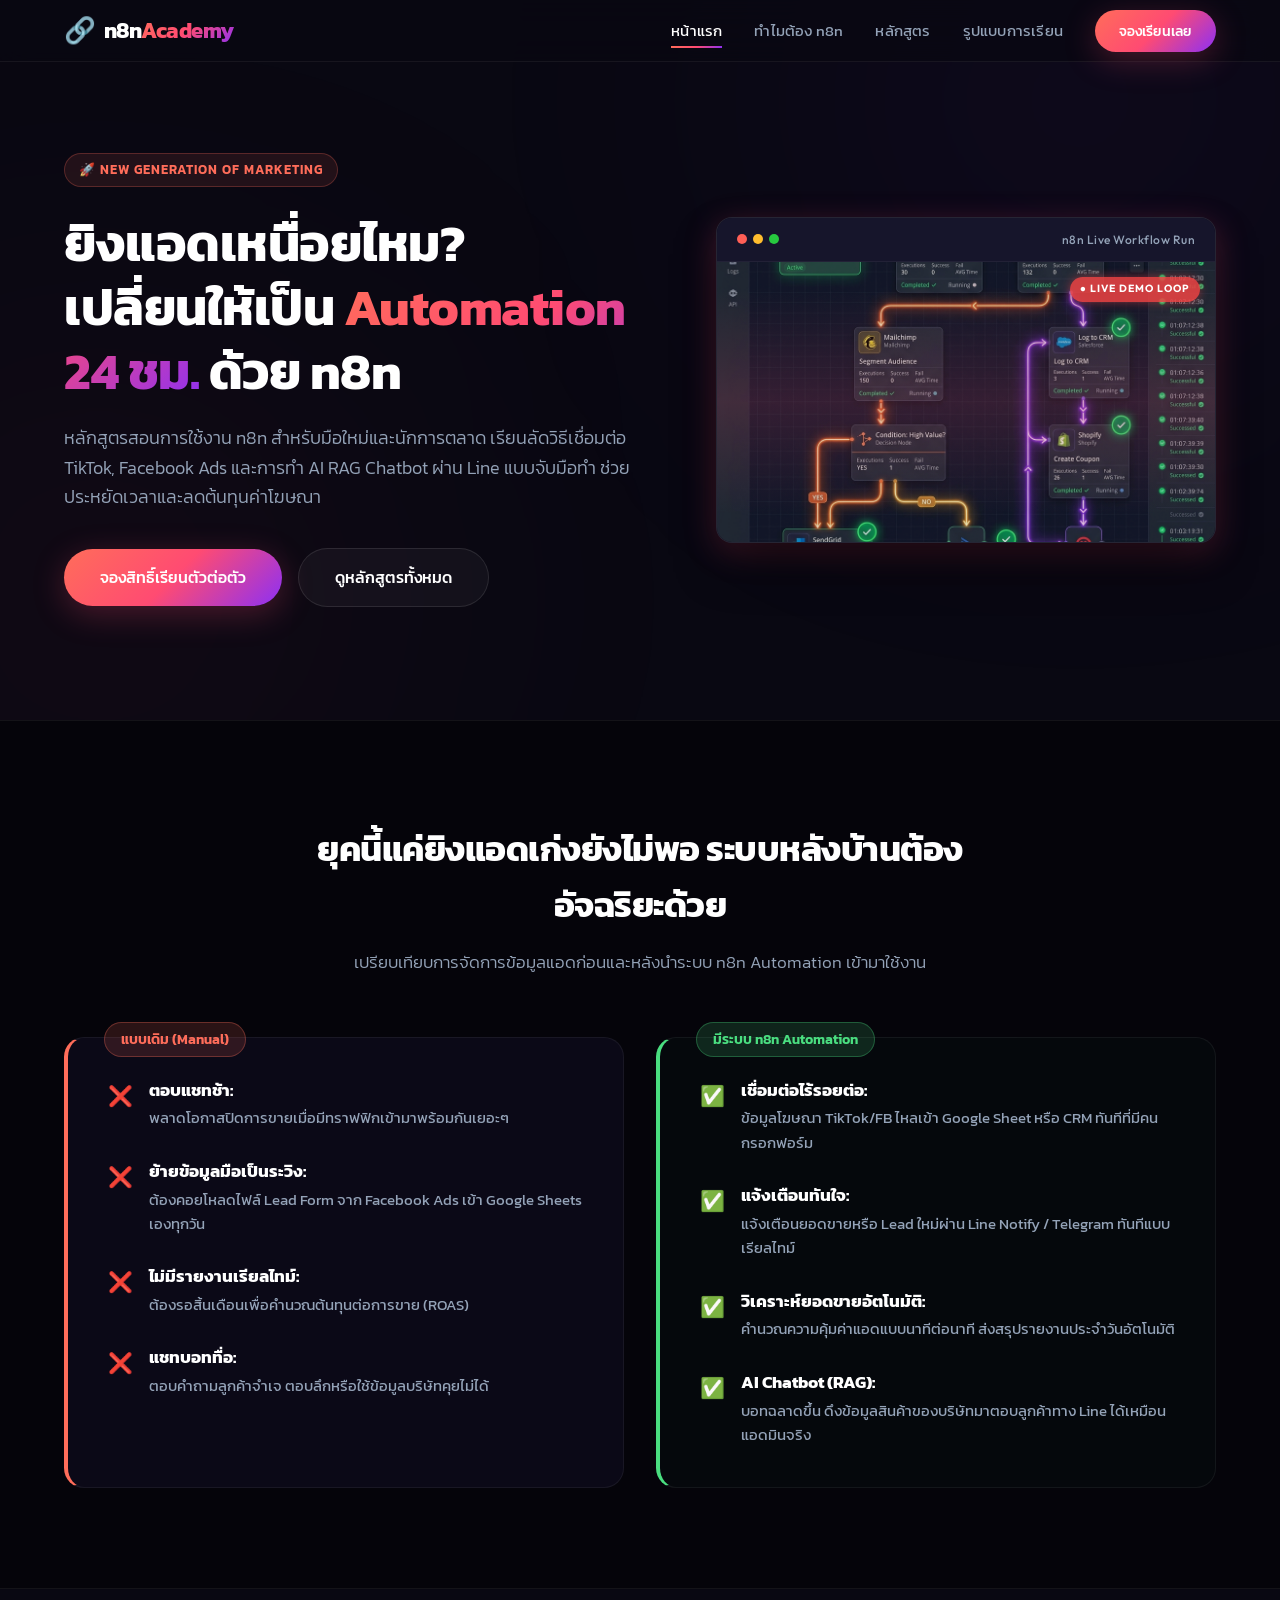
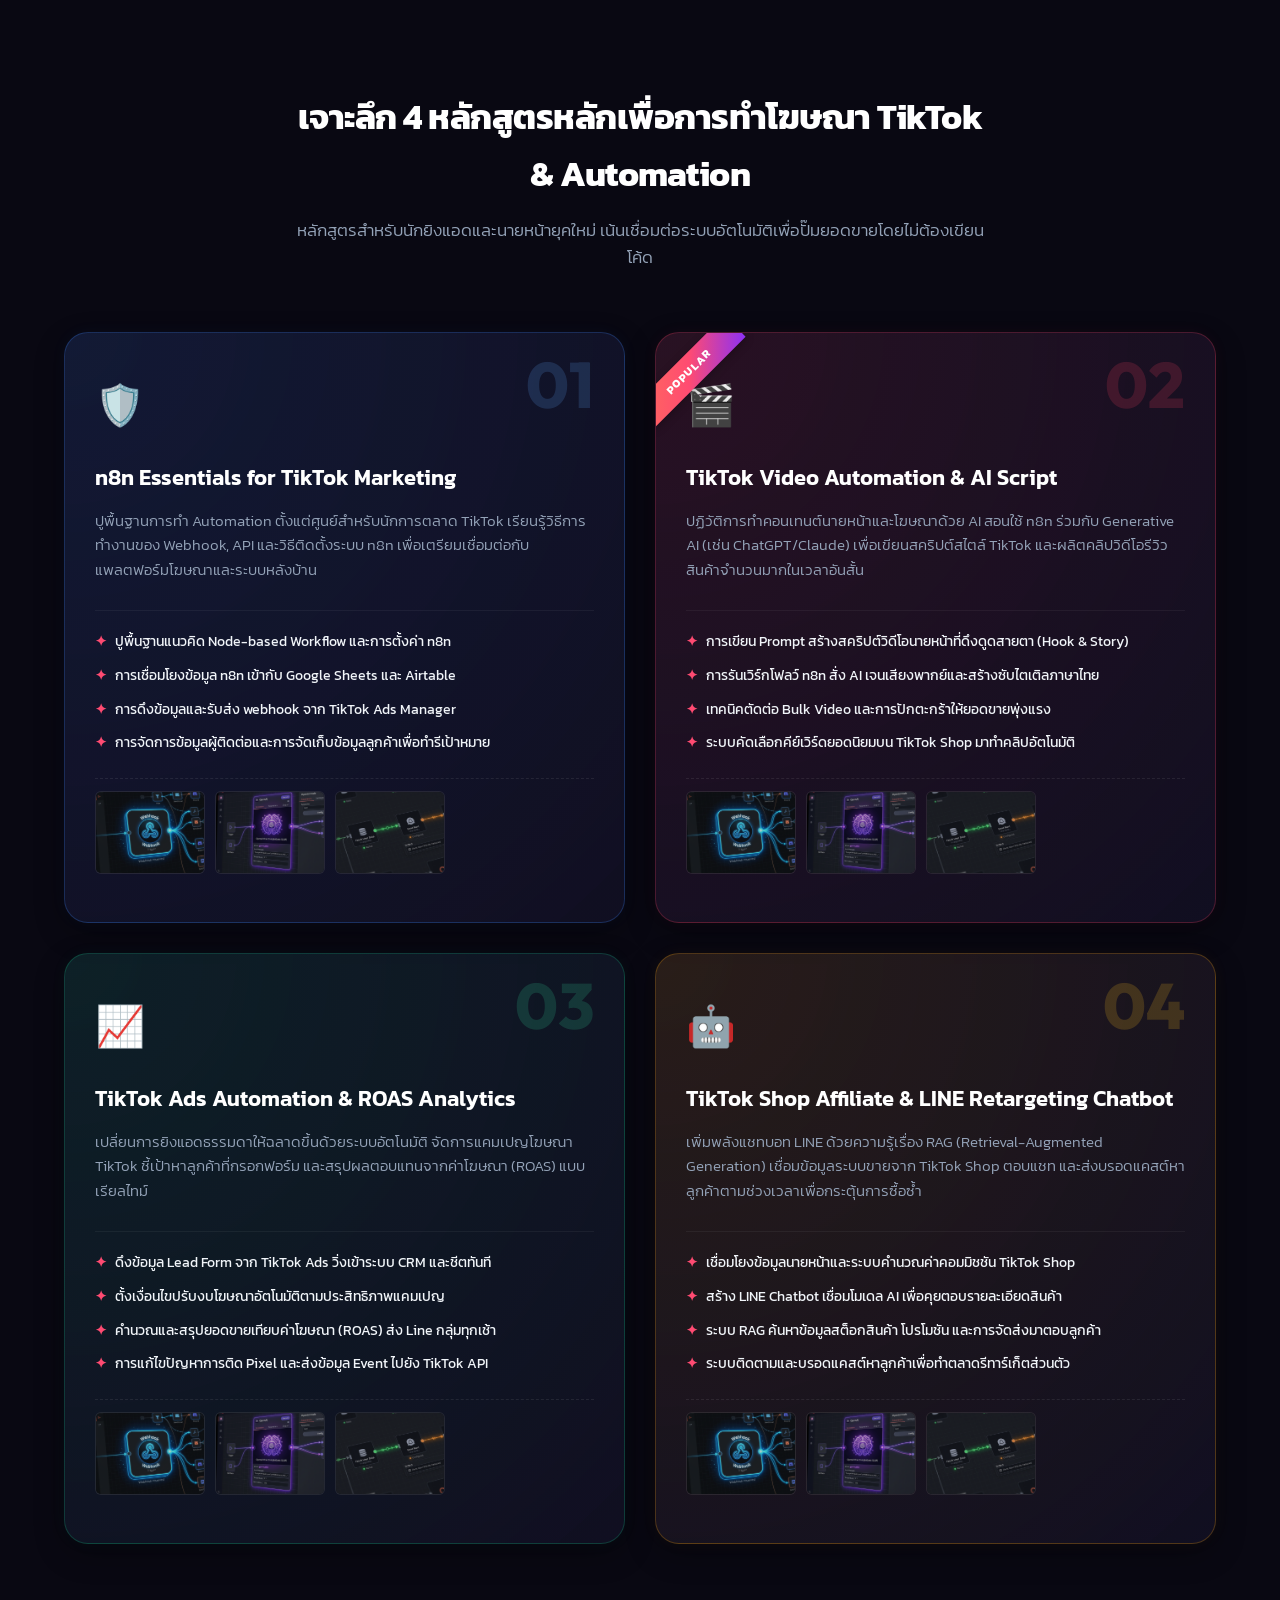
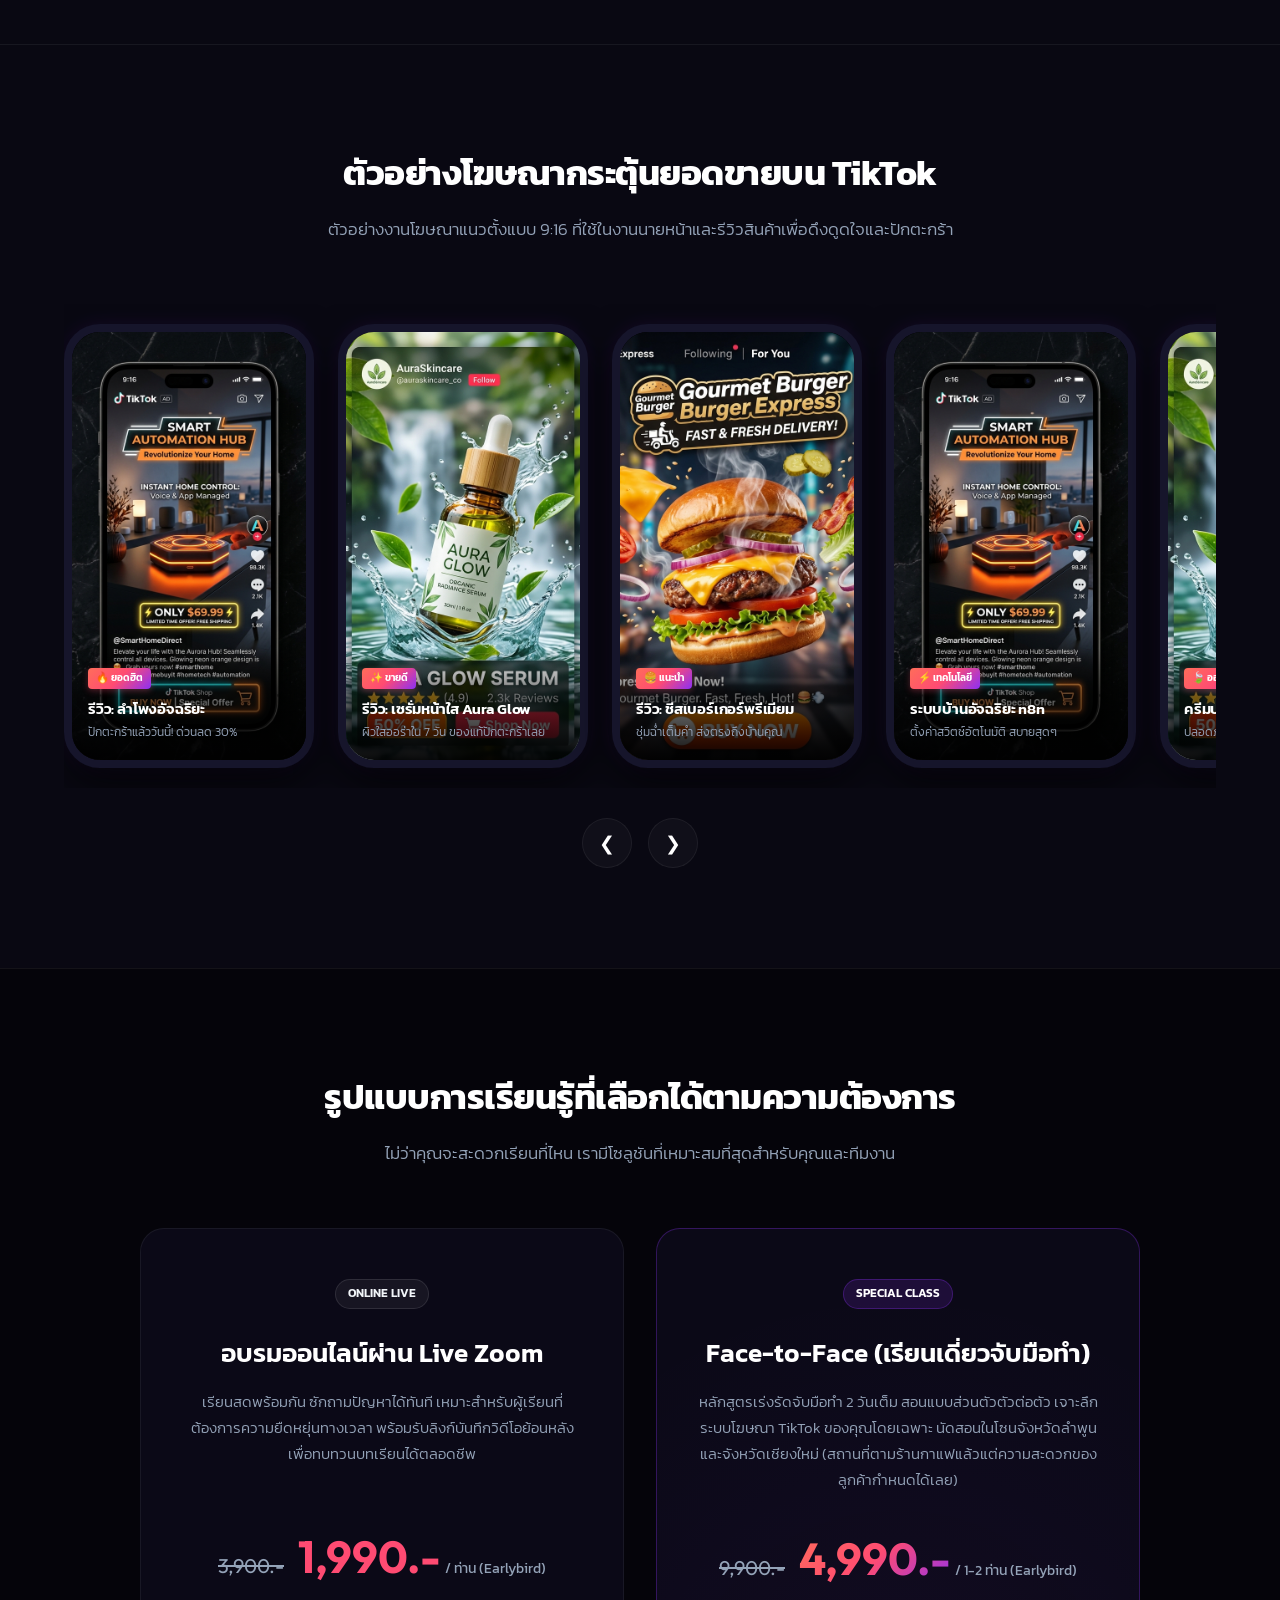
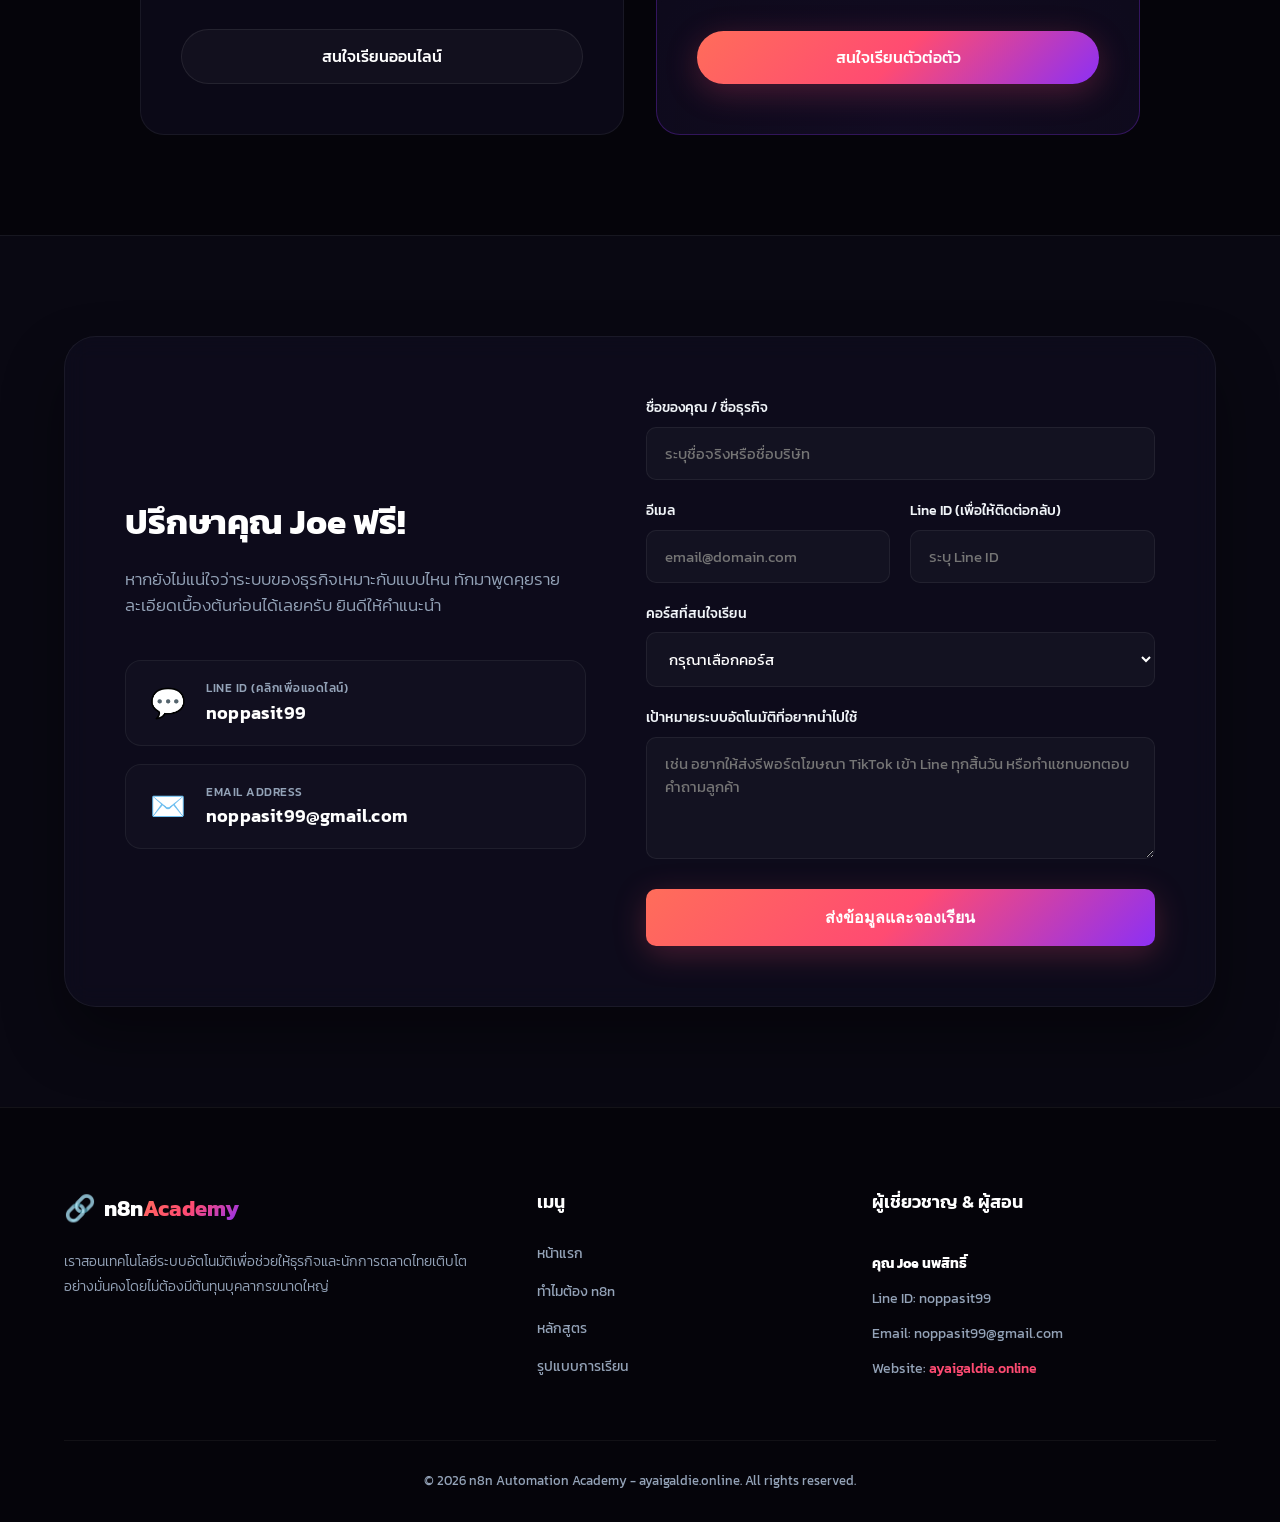
==== commit a5f84fcb: "Update Face-to-Face price to 4,990.-" ====
--- a/index.html
+++ b/index.html
@@ -413,7 +413,7 @@
                     <p class="format-description">หลักสูตรเร่งรัดจับมือทำ 2 วันเต็ม สอนแบบส่วนตัวตัวต่อตัว เจาะลึกระบบโฆษณา TikTok ของคุณโดยเฉพาะ นัดสอนในโซนจังหวัดลำพูน และจังหวัดเชียงใหม่ (สถานที่ตามร้านกาแฟแล้วแต่ความสะดวกของลูกค้ากำหนดได้เลย)</p>
                     <div class="format-price">
                         <span class="price-original" style="text-decoration: line-through; color: var(--text-gray); font-size: 1.25rem; margin-right: 10px; font-family: 'Outfit', sans-serif;">9,900.-</span>
-                        <span class="price-amount">3,990.-</span>
+                        <span class="price-amount">4,990.-</span>
                         <span class="price-unit">/ 1-2 ท่าน (Earlybird)</span>
                     </div>
                     <a href="#contact" class="format-btn premium-btn" id="btn-format-face">สนใจเรียนตัวต่อตัว</a>
@@ -479,7 +479,7 @@
                                 <option value="tiktok-video-auto">Module 2: TikTok Video Automation (Earlybird 1,990.-)</option>
                                 <option value="tiktok-ads-auto">Module 3: TikTok Ads Automation & ROAS (Earlybird 1,990.-)</option>
                                 <option value="tiktok-shop-affiliate">Module 4: TikTok Shop Affiliate & LINE Bot (Earlybird 1,990.-)</option>
-                                <option value="face-to-face">Face-to-Face (นัดสอนตัวต่อตัว 2 วัน เชียงใหม่/ลำพูน - Earlybird 3,990.-)</option>
+                                <option value="face-to-face">Face-to-Face (นัดสอนตัวต่อตัว 2 วัน เชียงใหม่/ลำพูน - Earlybird 4,990.-)</option>
                                 <option value="consulting">ขอคำแนะนำแพ็กเกจพิเศษองค์กร</option>
                             </select>
                         </div>
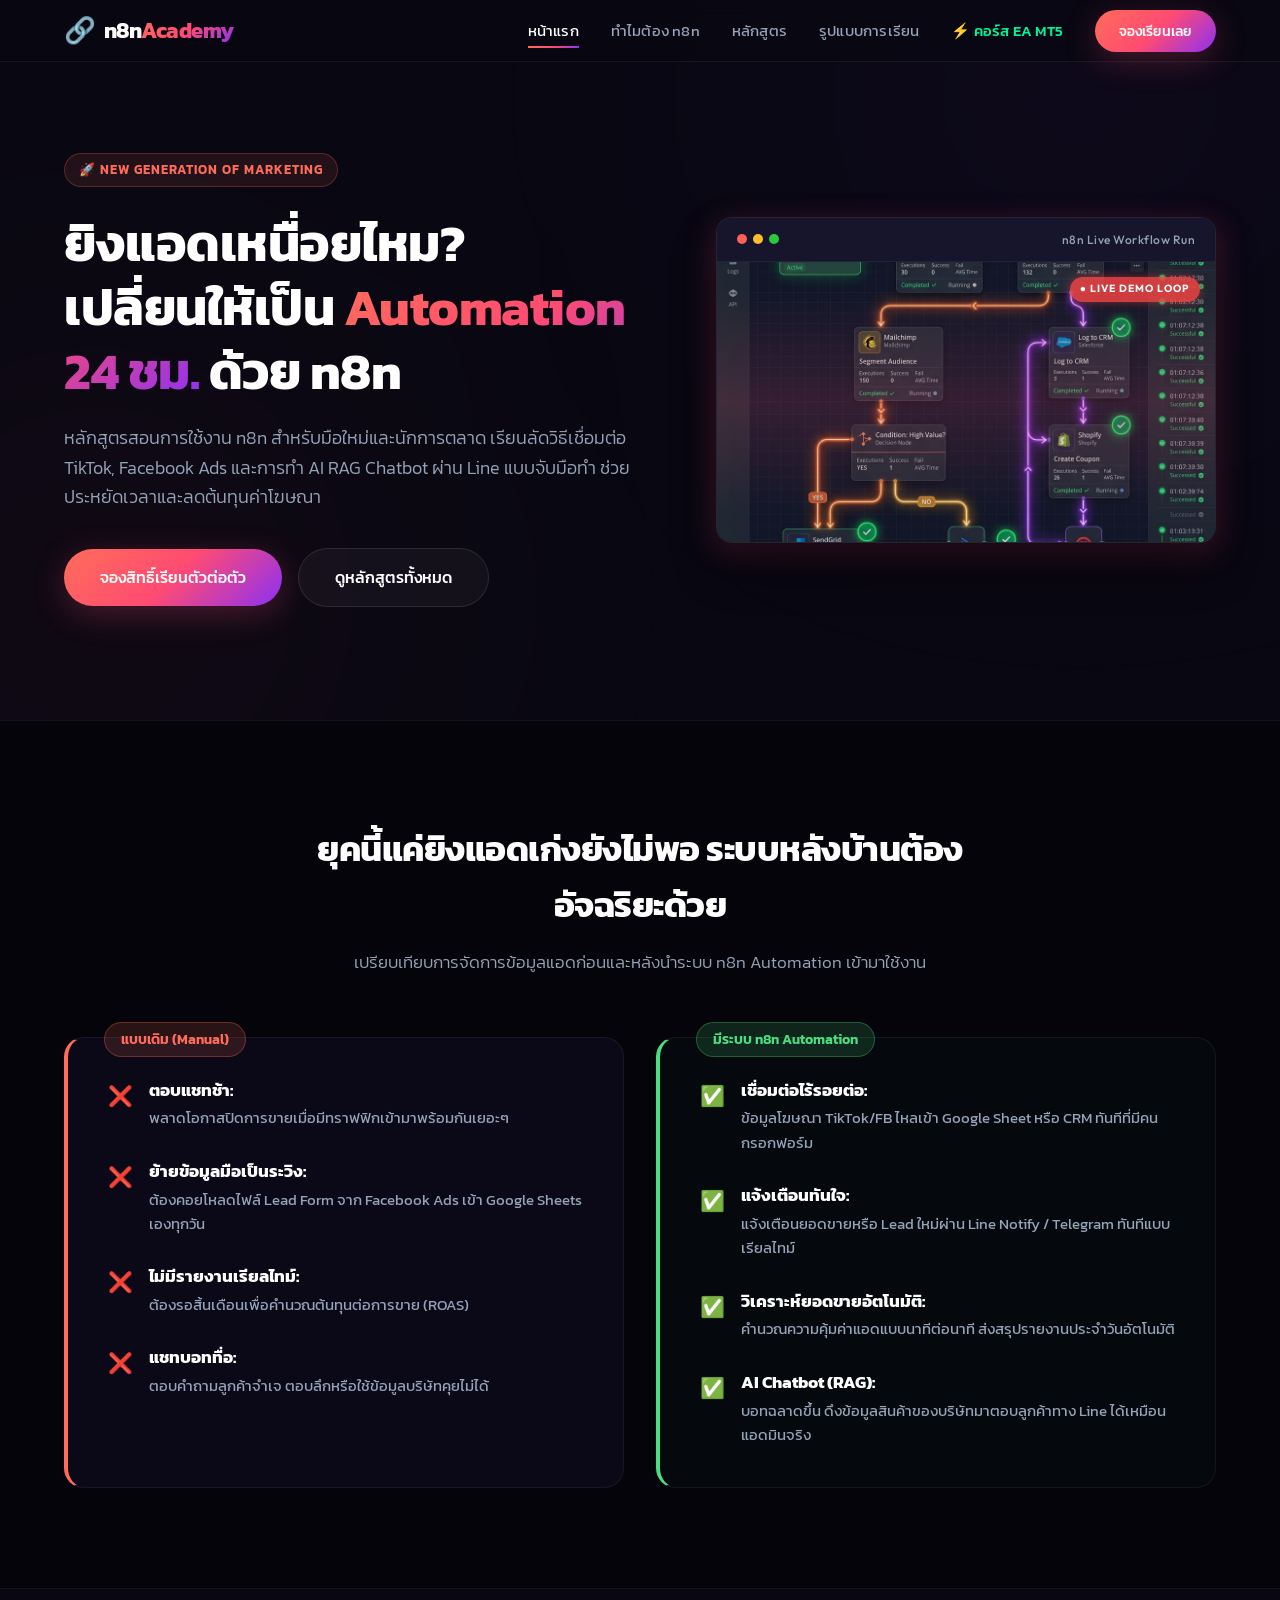
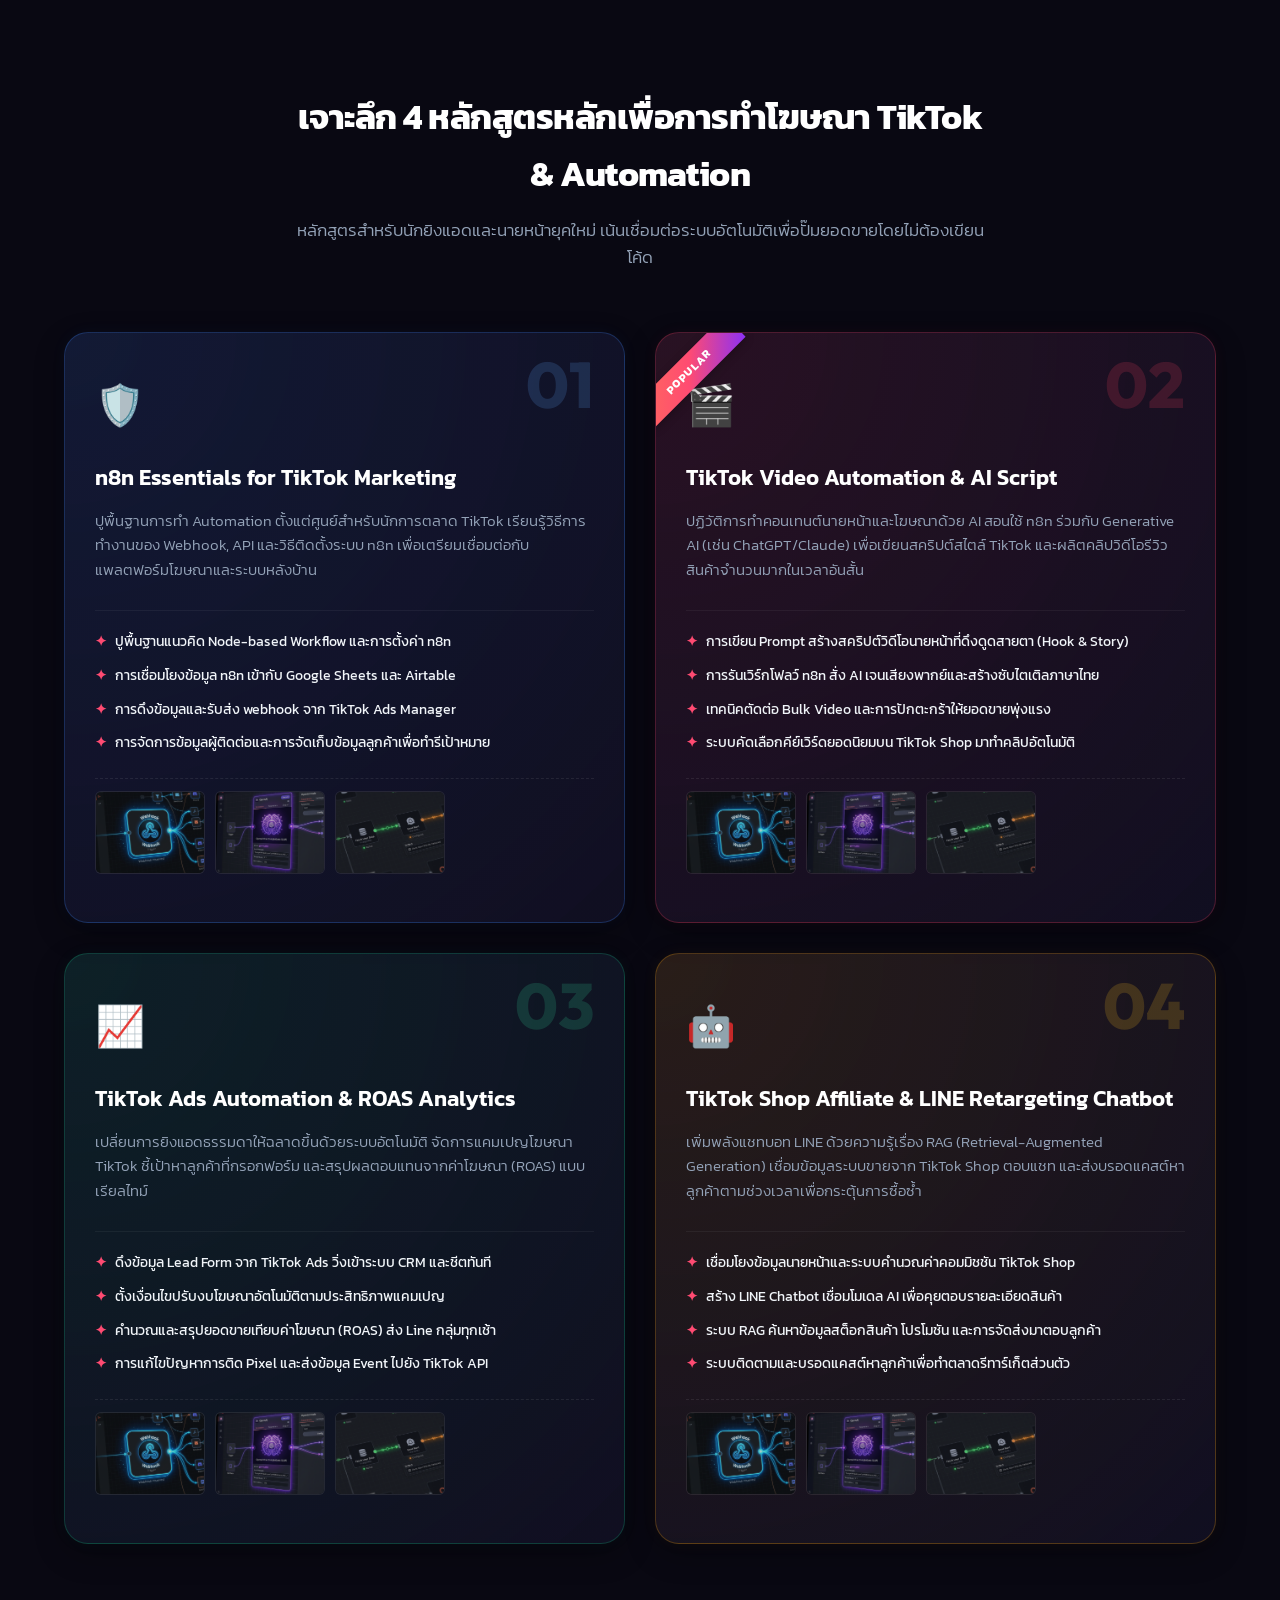
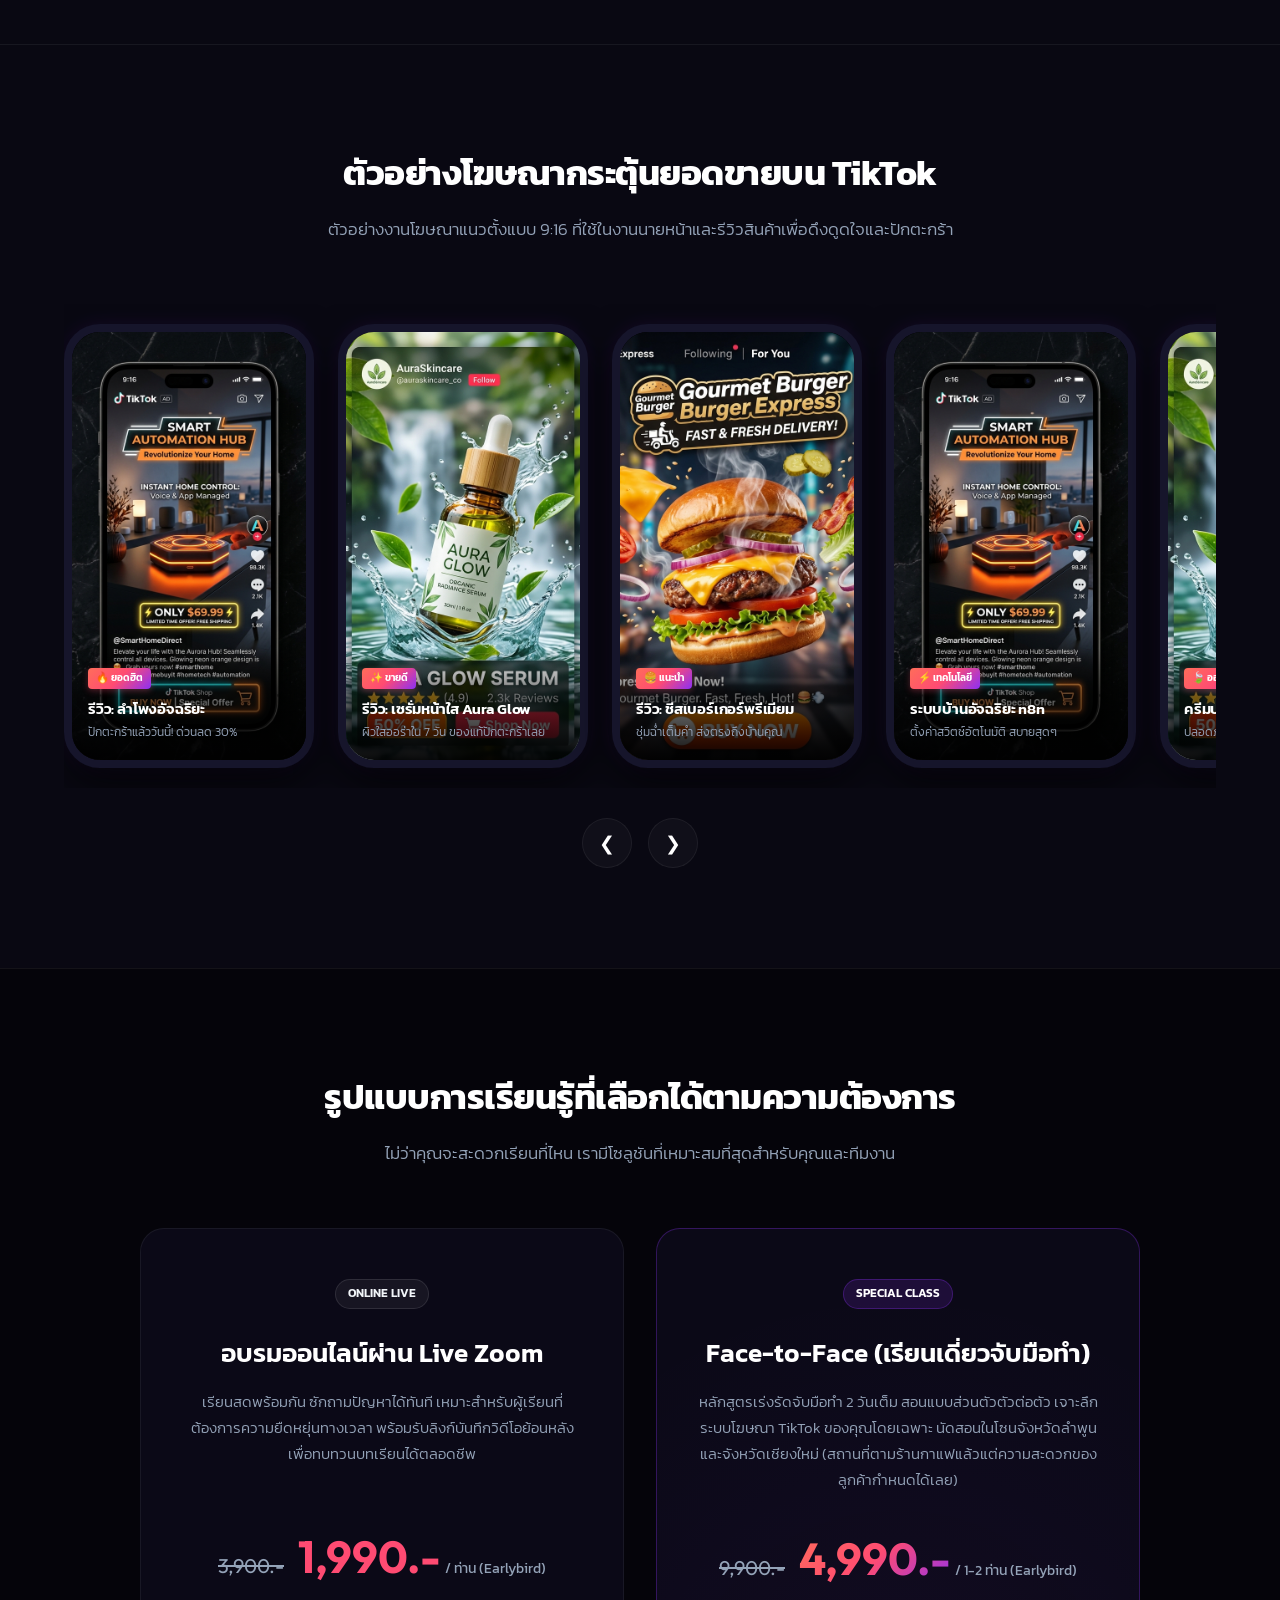
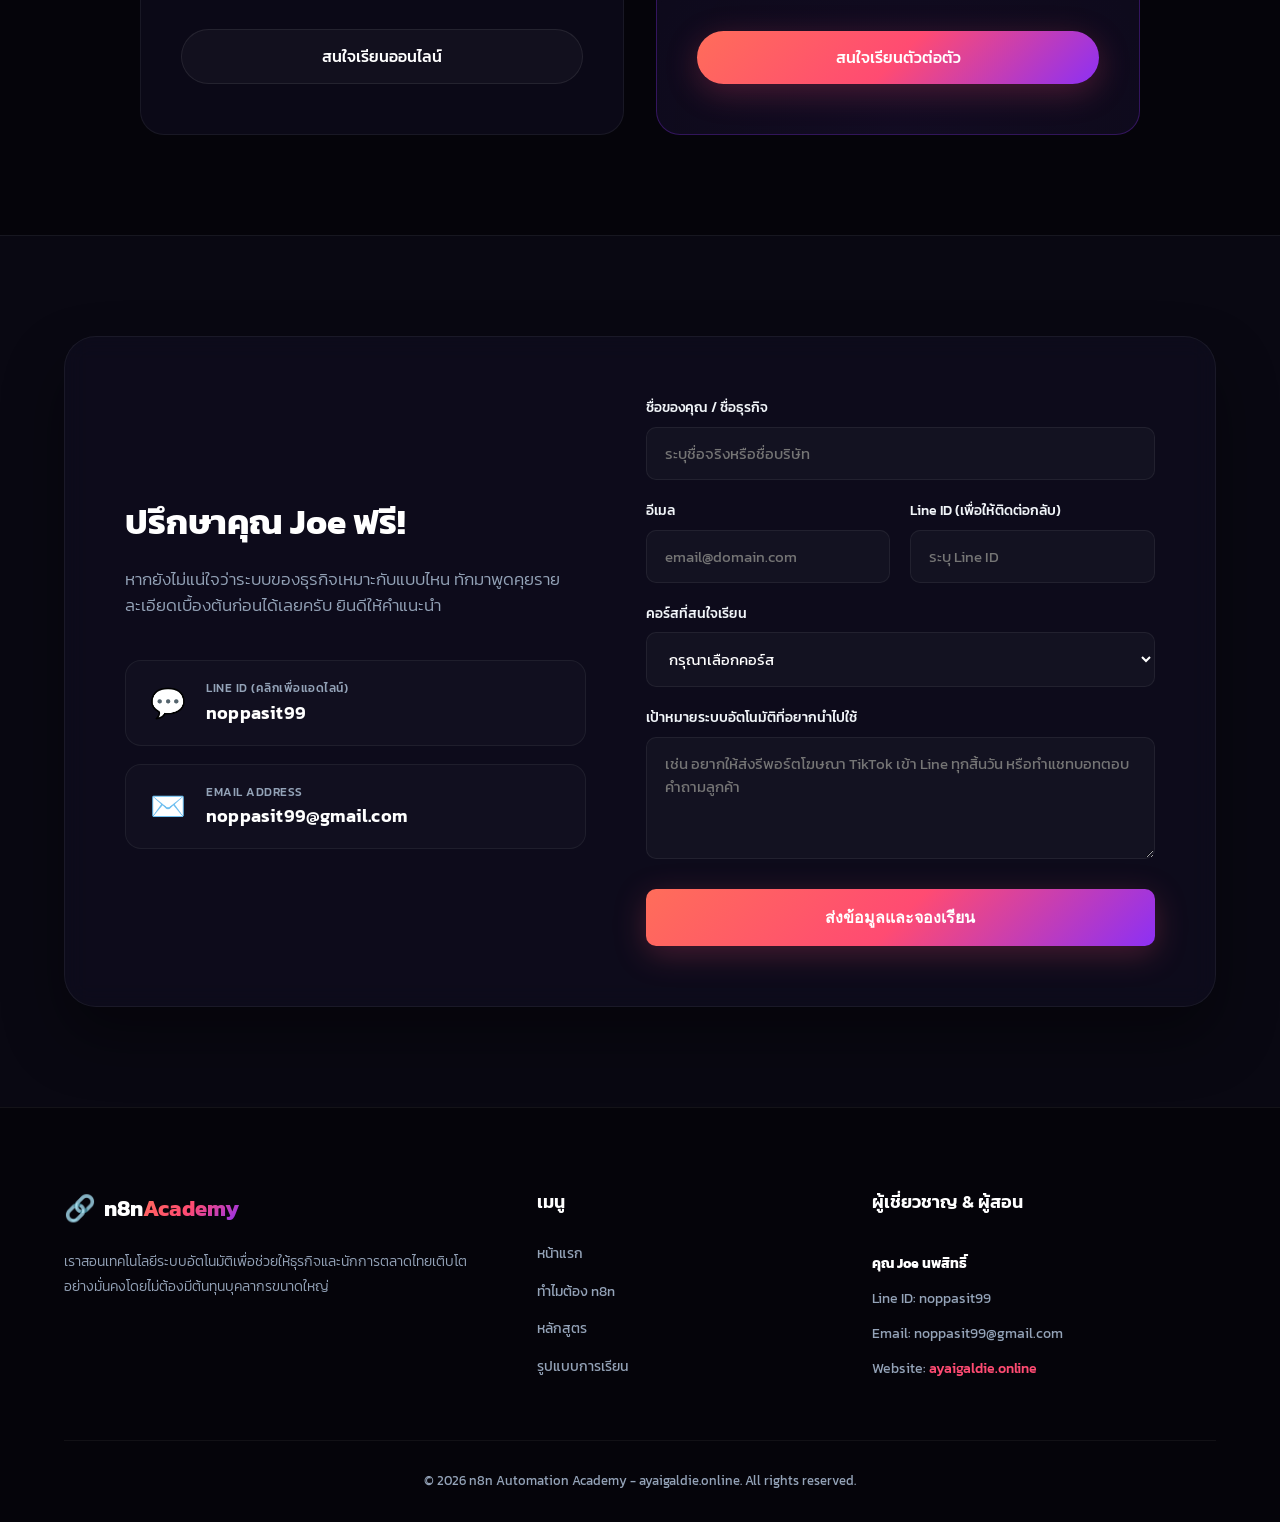
==== commit 380f09a3: "Add MT5 EA Creator AI landing page in /ea and update navigation" ====
--- a/index.html
+++ b/index.html
@@ -31,6 +31,7 @@
                 <li><a href="#pain-points" class="nav-link">ทำไมต้อง n8n</a></li>
                 <li><a href="#modules" class="nav-link">หลักสูตร</a></li>
                 <li><a href="#formats" class="nav-link">รูปแบบการเรียน</a></li>
+                <li><a href="/ea/" class="nav-link" style="color: #00f59b; font-weight: 500;">⚡ คอร์ส EA MT5</a></li>
                 <li><a href="#contact" class="nav-btn">จองเรียนเลย</a></li>
             </ul>
         </div>
